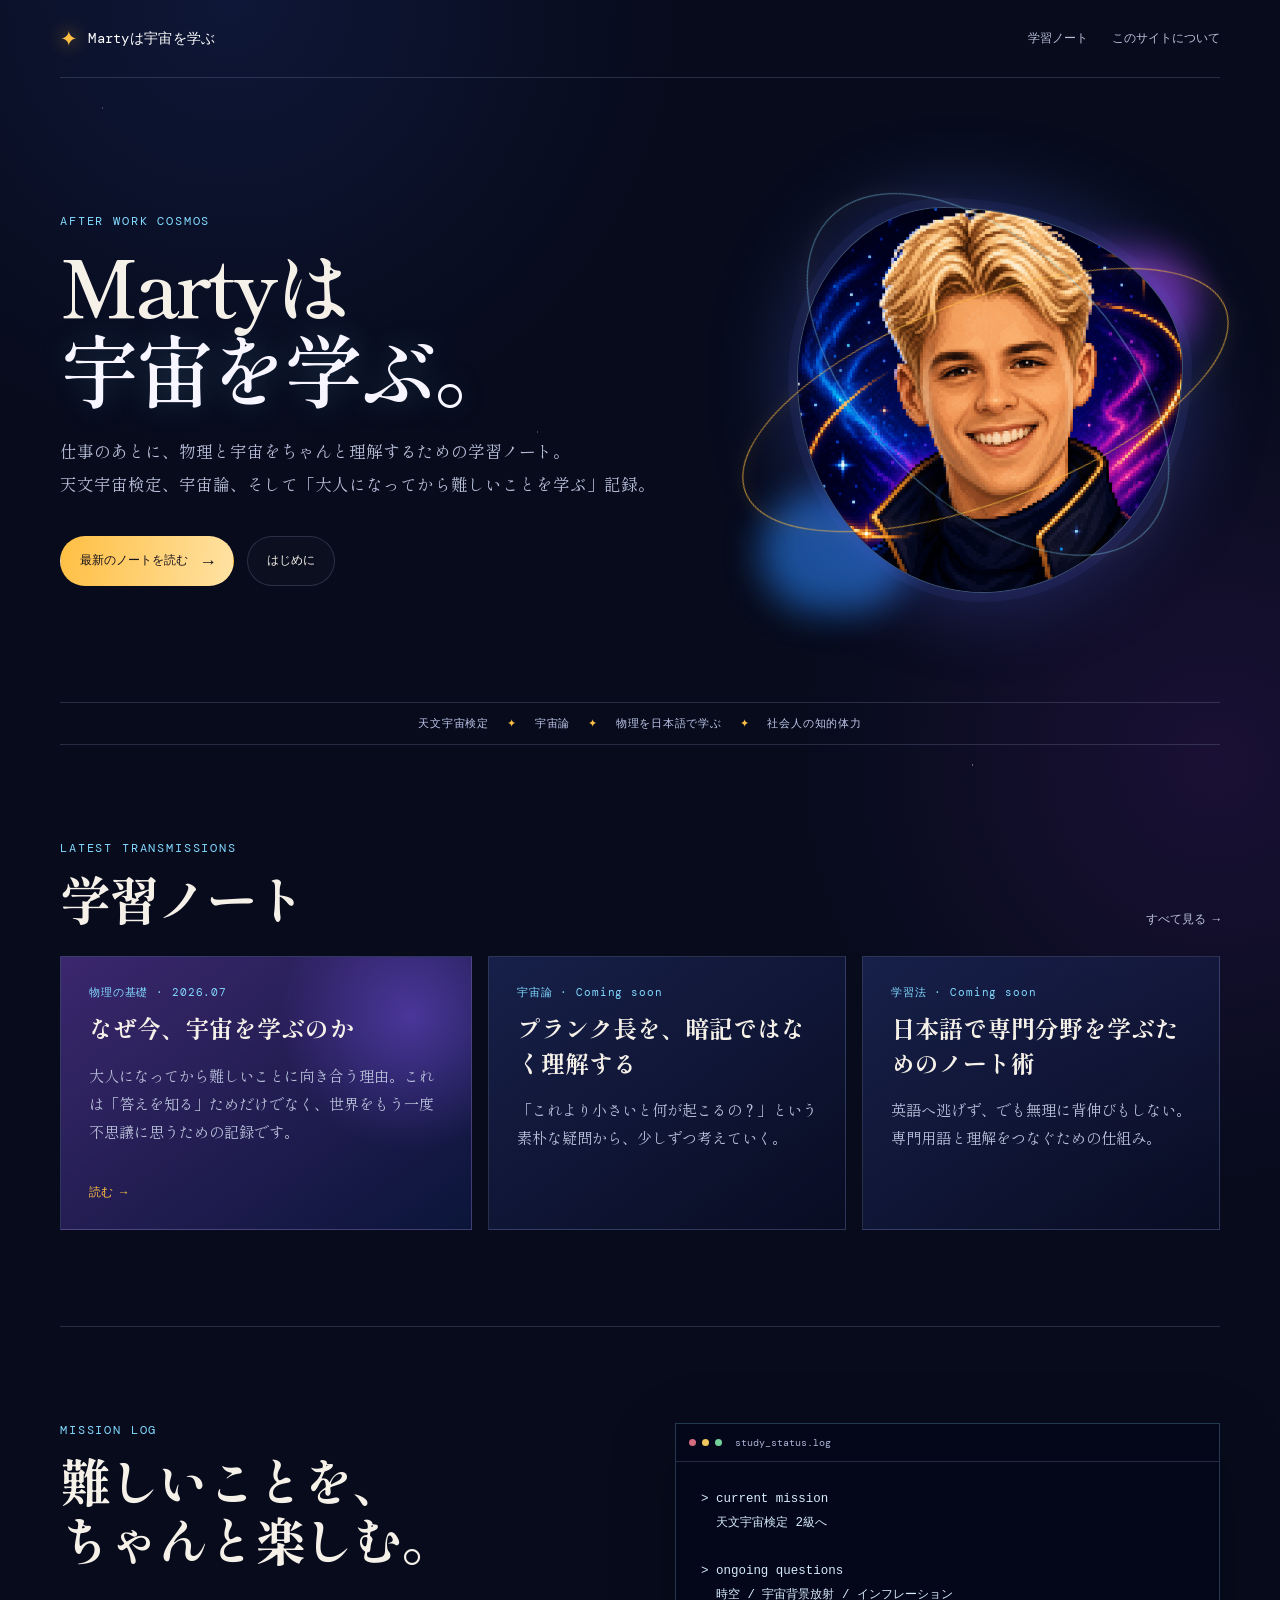
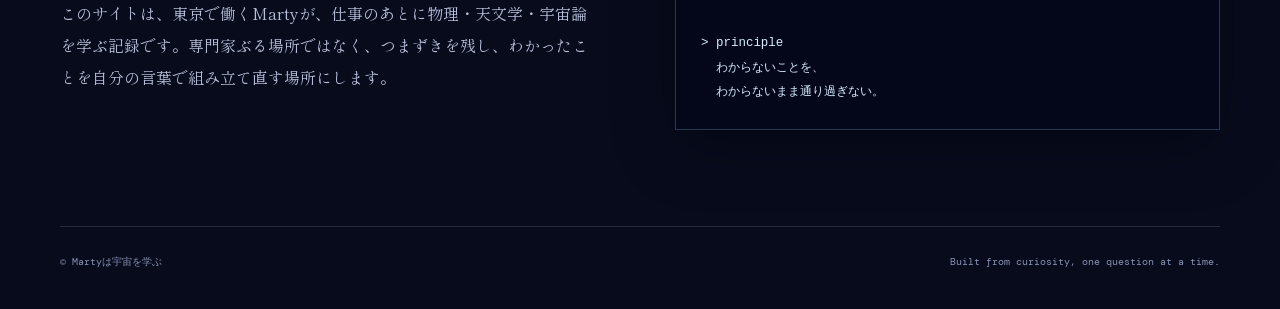
==== index.html @ 7504c2b7 "Add files via upload Add initial Marty space blog site" ====
<!doctype html>
<html lang="ja">
<head>
  <meta charset="utf-8">
  <meta name="viewport" content="width=device-width, initial-scale=1">
  <meta name="description" content="Martyが仕事のあとに物理と宇宙を学ぶためのノート。">
  <meta name="theme-color" content="#070b1c">
  <title>Martyは宇宙を学ぶ</title>
  <link rel="icon" href="assets/favicon.png">
  <link rel="stylesheet" href="styles.css">
</head>
<body>
  <div class="starfield" aria-hidden="true"></div>

  <header class="site-header">
    <a class="brand" href="index.html" aria-label="Martyは宇宙を学ぶ ホーム">
      <span class="brand-mark">✦</span>
      <span>Martyは宇宙を学ぶ</span>
    </a>
    <nav aria-label="サイトメニュー">
      <a href="#study-notes">学習ノート</a>
      <a href="#about">このサイトについて</a>
    </nav>
  </header>

  <main>
    <section class="hero">
      <div class="hero-copy">
        <p class="eyebrow">AFTER WORK COSMOS</p>
        <h1>Martyは<br><span>宇宙を学ぶ。</span></h1>
        <p class="lede">仕事のあとに、物理と宇宙をちゃんと理解するための学習ノート。<br>天文宇宙検定、宇宙論、そして「大人になってから難しいことを学ぶ」記録。</p>
        <div class="hero-actions">
          <a class="button primary" href="#study-notes">最新のノートを読む <span>→</span></a>
          <a class="button quiet" href="#about">はじめに</a>
        </div>
      </div>

      <div class="hero-art" aria-label="宇宙を背景にしたMartyのピクセルアート肖像">
        <div class="orbit orbit-one"></div>
        <div class="orbit orbit-two"></div>
        <div class="portrait-frame">
          <img src="assets/marty-pixel-avatar.png" alt="宇宙を背景にしたMartyのピクセルアート肖像">
        </div>
        <div class="glow glow-one"></div>
        <div class="glow glow-two"></div>
      </div>
    </section>

    <section class="signal-strip" aria-label="サイトのテーマ">
      <span>天文宇宙検定</span><i>✦</i>
      <span>宇宙論</span><i>✦</i>
      <span>物理を日本語で学ぶ</span><i>✦</i>
      <span>社会人の知的体力</span>
    </section>

    <section id="study-notes" class="section">
      <div class="section-heading">
        <div>
          <p class="eyebrow">LATEST TRANSMISSIONS</p>
          <h2>学習ノート</h2>
        </div>
        <a class="text-link" href="posts/first-post.html">すべて見る →</a>
      </div>

      <div class="post-grid">
        <article class="post-card featured">
          <a href="posts/first-post.html" class="post-card-link">
            <p class="post-meta">物理の基礎 · 2026.07</p>
            <h3>なぜ今、宇宙を学ぶのか</h3>
            <p>大人になってから難しいことに向き合う理由。これは「答えを知る」ためだけでなく、世界をもう一度不思議に思うための記録です。</p>
            <span class="read-more">読む →</span>
          </a>
        </article>

        <article class="post-card">
          <p class="post-meta">宇宙論 · Coming soon</p>
          <h3>プランク長を、暗記ではなく理解する</h3>
          <p>「これより小さいと何が起こるの？」という素朴な疑問から、少しずつ考えていく。</p>
        </article>

        <article class="post-card">
          <p class="post-meta">学習法 · Coming soon</p>
          <h3>日本語で専門分野を学ぶためのノート術</h3>
          <p>英語へ逃げず、でも無理に背伸びもしない。専門用語と理解をつなぐための仕組み。</p>
        </article>
      </div>
    </section>

    <section id="about" class="about section">
      <div class="about-copy">
        <p class="eyebrow">MISSION LOG</p>
        <h2>難しいことを、<br>ちゃんと楽しむ。</h2>
        <p>このサイトは、東京で働くMartyが、仕事のあとに物理・天文学・宇宙論を学ぶ記録です。専門家ぶる場所ではなく、つまずきを残し、わかったことを自分の言葉で組み立て直す場所にします。</p>
      </div>
      <aside class="terminal-card">
        <div class="terminal-top"><span></span><span></span><span></span><b>study_status.log</b></div>
        <pre><code>&gt; current mission
  天文宇宙検定 2級へ

&gt; ongoing questions
  時空 / 宇宙背景放射 / インフレーション

&gt; principle
  わからないことを、
  わからないまま通り過ぎない。</code></pre>
      </aside>
    </section>
  </main>

  <footer class="site-footer">
    <span>© Martyは宇宙を学ぶ</span>
    <span>Built from curiosity, one question at a time.</span>
  </footer>

  <script src="script.js"></script>
</body>
</html>
---- styles.css ----
@import url('https://fonts.googleapis.com/css2?family=DM+Mono:wght@400;500&family=Shippori+Mincho+B1:wght@400;500;600;700&display=swap');

:root {
  --ink: #f5f0e8;
  --muted: #b8bfd9;
  --bg: #070b1c;
  --panel: rgba(18, 26, 62, .72);
  --line: rgba(194, 210, 255, .17);
  --gold: #ffbf43;
  --gold-2: #ff8e32;
  --blue: #82d9ff;
  --violet: #bb8dff;
  --serif: "Shippori Mincho B1", "Hiragino Mincho ProN", "Yu Mincho", serif;
  --mono: "DM Mono", "SFMono-Regular", Consolas, monospace;
}

* { box-sizing: border-box; }
html { scroll-behavior: smooth; }
body {
  margin: 0;
  background: radial-gradient(circle at 18% 0%, rgba(50,78,180,.18), transparent 28rem),
              radial-gradient(circle at 95% 40%, rgba(126,44,183,.16), transparent 26rem),
              var(--bg);
  color: var(--ink);
  font-family: var(--serif);
  min-height: 100vh;
  overflow-x: hidden;
}
a { color: inherit; text-decoration: none; }
.starfield { position: fixed; inset: 0; pointer-events: none; opacity: .48; z-index: -1; background-image: radial-gradient(1px 1px at 8% 12%, #fff 50%, transparent 52%), radial-gradient(1px 1px at 26% 72%, #9edcff 50%, transparent 52%), radial-gradient(1px 1px at 61% 8%, #fff 50%, transparent 52%), radial-gradient(1px 1px at 91% 30%, #ffd987 50%, transparent 52%), radial-gradient(1.5px 1.5px at 76% 85%, #d2b3ff 50%, transparent 52%), radial-gradient(1px 1px at 42% 48%, #fff 50%, transparent 52%); }

.site-header, main, .site-footer { width: min(1160px, calc(100% - 40px)); margin-inline: auto; }
.site-header { min-height: 78px; display: flex; align-items: center; justify-content: space-between; border-bottom: 1px solid var(--line); }
.brand { display: inline-flex; align-items: center; gap: 10px; font-family: var(--mono); font-size: .88rem; letter-spacing: .02em; color: #fff; }
.brand-mark { color: var(--gold); font-size: 1.3rem; text-shadow: 0 0 18px rgba(255,191,67,.85); }
nav { display: flex; gap: 24px; font-family: var(--mono); font-size: .76rem; color: var(--muted); }
nav a:hover, .text-link:hover { color: var(--gold); }

.hero { display: grid; grid-template-columns: 1.08fr .92fr; align-items: center; gap: 48px; padding: 92px 0 72px; }
.eyebrow { color: var(--blue); font-family: var(--mono); font-size: .72rem; letter-spacing: .16em; text-transform: uppercase; margin: 0 0 13px; }
h1, h2, h3, p { margin-top: 0; }
h1 { font-size: clamp(3.1rem, 6.2vw, 6.3rem); line-height: 1.05; letter-spacing: -.055em; margin-bottom: 26px; font-weight: 600; }
h1 span { color: #f7f5ff; text-shadow: 0 0 32px rgba(128,217,255,.22); }
.lede { color: var(--muted); font-size: 1.04rem; line-height: 2; max-width: 41rem; }
.hero-actions { display: flex; gap: 13px; margin-top: 34px; flex-wrap: wrap; }
.button { display: inline-flex; align-items: center; gap: 15px; border: 1px solid var(--line); border-radius: 999px; padding: 13px 19px; font-family: var(--mono); font-size: .75rem; transition: transform .2s ease, border-color .2s ease, background .2s ease; }
.button:hover { transform: translateY(-2px); border-color: rgba(255, 191, 67, .8); }
.primary { color: #17121b; background: linear-gradient(100deg, var(--gold), #ffe2a3); border-color: transparent; }
.primary span { font-size: 1.1rem; }
.quiet { background: rgba(255,255,255,.02); color: var(--ink); }

.hero-art { position: relative; width: min(460px, 100%); aspect-ratio: 1; justify-self: end; display: grid; place-items: center; }
.portrait-frame { width: 84%; height: 84%; overflow: hidden; border-radius: 38% 62% 52% 48% / 44% 41% 59% 56%; border: 1px solid rgba(158,221,255,.34); box-shadow: 0 0 0 9px rgba(78,88,198,.10), 0 0 85px rgba(82,117,255,.35); background: #0b0c25; position: relative; z-index: 2; }
.portrait-frame img { width: 100%; height: 100%; object-fit: cover; transform: scale(1.09); }
.orbit { position: absolute; border: 1px solid rgba(255,190,67,.75); border-radius: 50%; z-index: 3; filter: drop-shadow(0 0 7px rgba(255,177,62,.68)); }
.orbit-one { width: 112%; height: 44%; transform: rotate(-21deg); top: 28%; left: -7%; }
.orbit-two { width: 97%; height: 55%; transform: rotate(45deg); top: 17%; left: 1%; border-color: rgba(133,222,255,.48); }
.glow { position: absolute; border-radius: 99px; filter: blur(18px); opacity: .55; }
.glow-one { background: #b844ff; width: 155px; height: 98px; right: 5%; top: 18%; }
.glow-two { background: #2c89ff; width: 150px; height: 120px; left: 0; bottom: 4%; }
.signal-strip { border-top: 1px solid var(--line); border-bottom: 1px solid var(--line); padding: 13px 0; display: flex; justify-content: center; gap: 18px; flex-wrap: wrap; font-family: var(--mono); color: #bec7ea; font-size: .68rem; letter-spacing: .07em; }
.signal-strip i { color: var(--gold); font-style: normal; }
.section { padding: 96px 0; }
.section-heading { display: flex; justify-content: space-between; align-items: flex-end; margin-bottom: 28px; }
h2 { font-size: clamp(2rem, 4vw, 3.5rem); line-height: 1.15; letter-spacing: -.045em; margin-bottom: 0; }
.text-link { font-family: var(--mono); color: var(--muted); font-size: .78rem; }
.post-grid { display: grid; grid-template-columns: 1.15fr 1fr 1fr; gap: 16px; }
.post-card { min-height: 274px; padding: 28px; border: 1px solid var(--line); background: linear-gradient(145deg, rgba(29,40,91,.72), rgba(10,14,39,.63)); position: relative; overflow: hidden; transition: transform .22s ease, border-color .22s ease; }
.post-card:hover { transform: translateY(-5px); border-color: rgba(159,217,255,.63); }
.post-card.featured { background: linear-gradient(145deg, rgba(75,48,134,.77), rgba(12,22,61,.9)); }
.post-card.featured:after { content: ""; position: absolute; width: 280px; height: 280px; background: radial-gradient(circle, rgba(132,89,255,.42), transparent 67%); right: -80px; top: -80px; }
.post-card-link { position: relative; z-index: 2; display: block; height: 100%; }
.post-meta { color: var(--blue); font-family: var(--mono); font-size: .68rem; letter-spacing: .08em; }
.post-card h3 { font-size: 1.5rem; line-height: 1.45; margin-bottom: 15px; }
.post-card p:not(.post-meta) { color: var(--muted); line-height: 1.85; font-size: .95rem; }
.read-more { position: absolute; left: 0; bottom: 0; font-family: var(--mono); color: var(--gold); font-size: .75rem; }

.about { display: grid; grid-template-columns: 1fr 1fr; gap: 70px; border-top: 1px solid var(--line); }
.about-copy p:not(.eyebrow) { color: var(--muted); font-size: 1rem; line-height: 2; max-width: 33rem; margin-top: 28px; }
.terminal-card { align-self: center; background: rgba(4,7,25,.78); border: 1px solid rgba(132,217,255,.24); box-shadow: 0 16px 60px rgba(0,0,0,.28); }
.terminal-top { height: 38px; padding: 0 13px; display: flex; align-items: center; gap: 6px; border-bottom: 1px solid var(--line); font-family: var(--mono); font-size: .62rem; color: #abb5d5; }
.terminal-top span { width: 7px; height: 7px; border-radius: 50%; background: #d46c7f; }
.terminal-top span:nth-child(2) { background: #f0c65e; }.terminal-top span:nth-child(3) { background: #73d29b; }.terminal-top b { font-weight: 400; margin-left: 7px; }
pre { margin: 0; padding: 25px; color: #d7ecff; line-height: 1.85; font-family: var(--mono); font-size: .78rem; white-space: pre-wrap; }
.site-footer { display: flex; justify-content: space-between; gap: 20px; padding: 28px 0 40px; color: #8992b2; font-family: var(--mono); font-size: .65rem; border-top: 1px solid var(--line); }

.article-shell { max-width: 790px; padding: 88px 0 96px; }
.article-shell h1 { font-size: clamp(2.8rem, 6vw, 5.6rem); margin-bottom: 26px; }
.article-deck { color: var(--muted); font-size: 1.2rem; line-height: 1.9; }
.article-rule { height: 1px; background: linear-gradient(90deg, var(--gold), transparent); margin: 50px 0; }
.prose { font-size: 1.06rem; line-height: 2.1; color: #e3e4f1; }
.prose p { margin-bottom: 1.5em; }.prose h2 { font-size: 2rem; margin: 2em 0 .8em; }.prose li { margin: .75em 0; color: var(--muted); }.back-link { margin-top: 48px; }

@media (max-width: 820px) {
  .site-header { min-height: 68px; } nav { gap: 15px; font-size: .67rem; } .hero { grid-template-columns: 1fr; padding: 65px 0 50px; gap: 25px; }.hero-art { justify-self: center; width: min(390px, 96vw); order: -1; }.post-grid, .about { grid-template-columns: 1fr; }.section { padding: 68px 0; }.about { gap: 38px; }.site-footer { flex-direction: column; }.post-card { min-height: 220px; }
}
@media (max-width: 490px) {
  .site-header, main, .site-footer { width: min(100% - 28px, 1160px); } .site-header nav { display: none; }.hero { padding-top: 46px; }.signal-strip { gap: 10px; font-size: .58rem; }.section-heading { align-items: flex-start; gap: 15px; flex-direction: column; }.post-card { padding: 23px; }
}
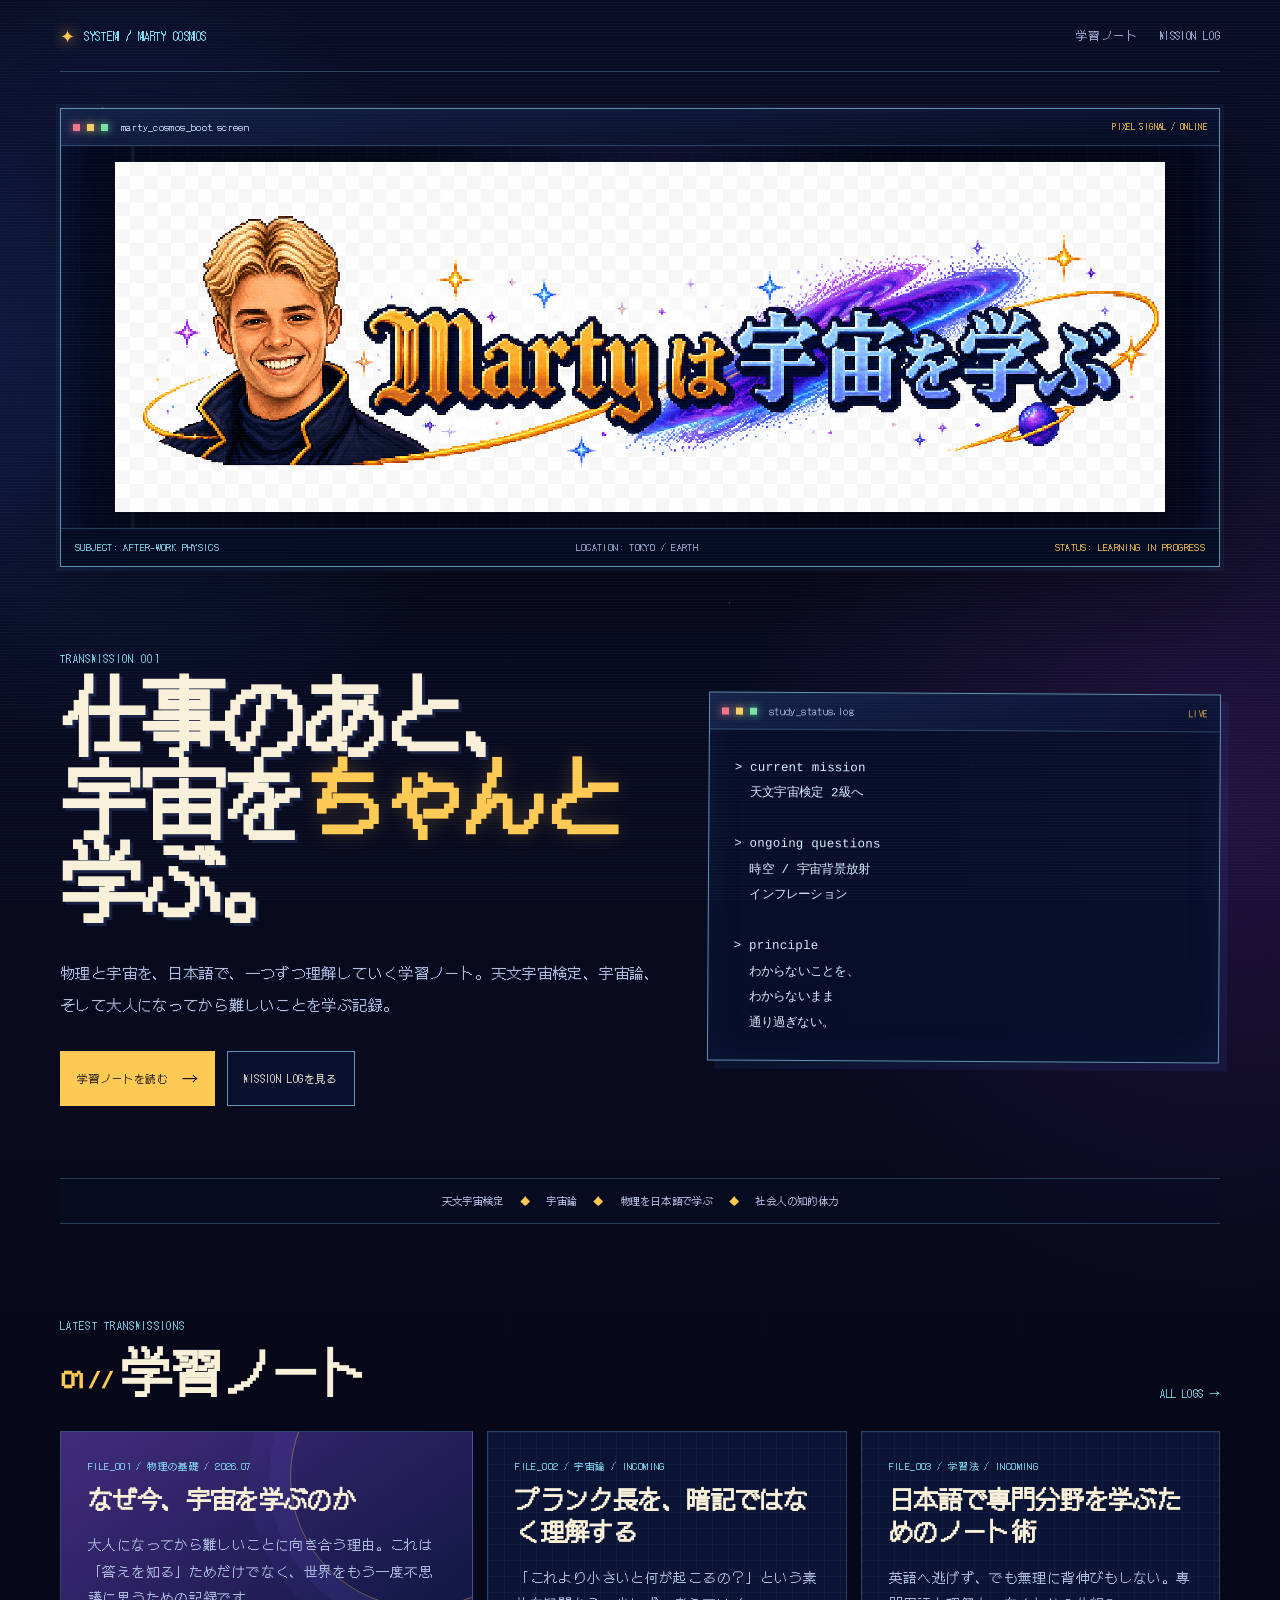
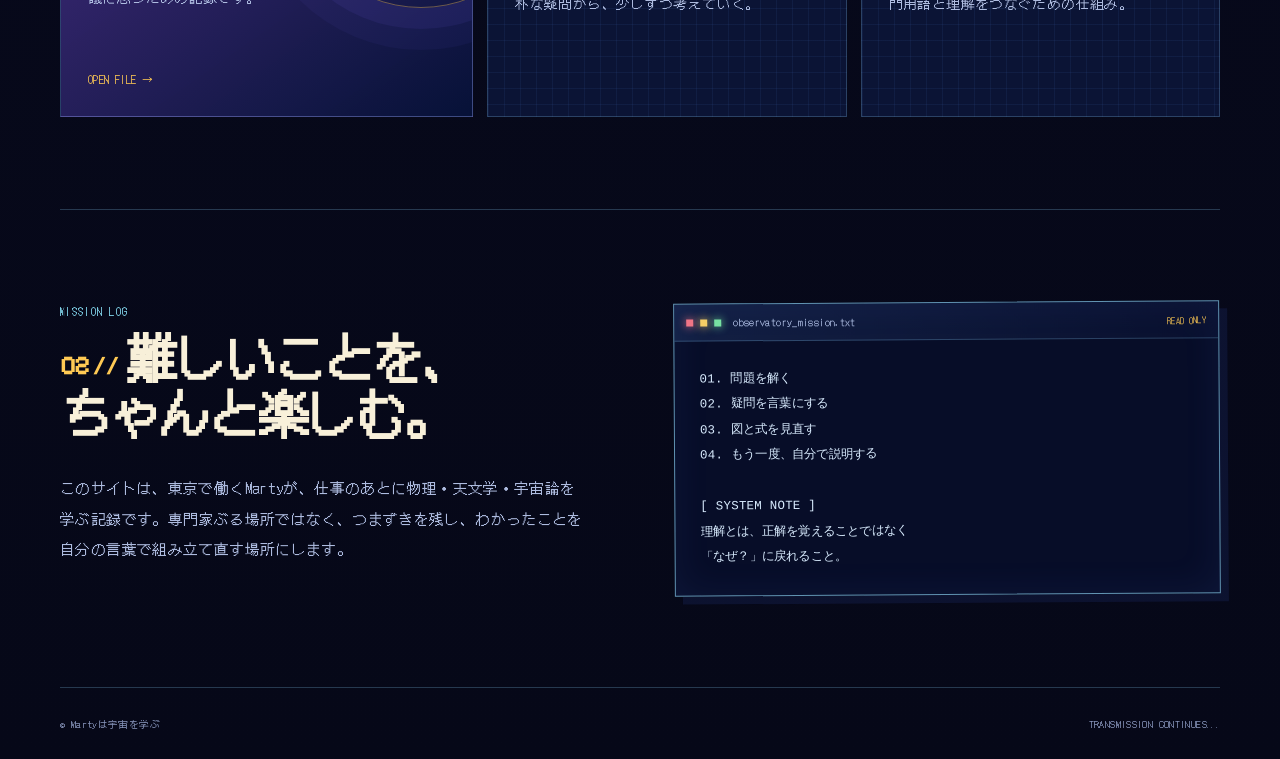
==== commit dcfac0e6: "Add files via upload Updates" ====
--- a/index.html
+++ b/index.html
@@ -11,45 +11,75 @@
 </head>
 <body>
   <div class="starfield" aria-hidden="true"></div>
+  <div class="scanlines" aria-hidden="true"></div>
 
   <header class="site-header">
     <a class="brand" href="index.html" aria-label="Martyは宇宙を学ぶ ホーム">
       <span class="brand-mark">✦</span>
-      <span>Martyは宇宙を学ぶ</span>
+      <span>SYSTEM / MARTY COSMOS</span>
     </a>
     <nav aria-label="サイトメニュー">
       <a href="#study-notes">学習ノート</a>
-      <a href="#about">このサイトについて</a>
+      <a href="#about">MISSION LOG</a>
     </nav>
   </header>
 
   <main>
-    <section class="hero">
-      <div class="hero-copy">
-        <p class="eyebrow">AFTER WORK COSMOS</p>
-        <h1>Martyは<br><span>宇宙を学ぶ。</span></h1>
-        <p class="lede">仕事のあとに、物理と宇宙をちゃんと理解するための学習ノート。<br>天文宇宙検定、宇宙論、そして「大人になってから難しいことを学ぶ」記録。</p>
+    <section class="banner-terminal" aria-label="Martyは宇宙を学ぶ">
+      <div class="terminal-titlebar">
+        <span class="status-lamp red"></span>
+        <span class="status-lamp yellow"></span>
+        <span class="status-lamp green"></span>
+        <span class="terminal-file">marty_cosmos_boot.screen</span>
+        <span class="terminal-mode">PIXEL SIGNAL / ONLINE</span>
+      </div>
+
+      <div class="banner-display">
+        <img src="assets/marty-publication-logo.png" alt="Martyは宇宙を学ぶのピクセルアート・ロゴ">
+      </div>
+
+      <div class="banner-readout">
+        <span>SUBJECT: AFTER-WORK PHYSICS</span>
+        <span>LOCATION: TOKYO / EARTH</span>
+        <span>STATUS: LEARNING IN PROGRESS</span>
+      </div>
+    </section>
+
+    <section class="intro-grid">
+      <div class="intro-copy">
+        <p class="eyebrow">TRANSMISSION 001</p>
+        <h1>仕事のあと、<br>宇宙を<span>ちゃんと</span>学ぶ。</h1>
+        <p class="lede">物理と宇宙を、日本語で、一つずつ理解していく学習ノート。天文宇宙検定、宇宙論、そして大人になってから難しいことを学ぶ記録。</p>
         <div class="hero-actions">
-          <a class="button primary" href="#study-notes">最新のノートを読む <span>→</span></a>
-          <a class="button quiet" href="#about">はじめに</a>
+          <a class="button primary" href="#study-notes">学習ノートを読む <span>→</span></a>
+          <a class="button quiet" href="#about">MISSION LOGを見る</a>
         </div>
       </div>
 
-      <div class="hero-art" aria-label="宇宙を背景にしたMartyのピクセルアート肖像">
-        <div class="orbit orbit-one"></div>
-        <div class="orbit orbit-two"></div>
-        <div class="portrait-frame">
-          <img src="assets/marty-pixel-avatar.png" alt="宇宙を背景にしたMartyのピクセルアート肖像">
+      <aside class="terminal-card compact-status">
+        <div class="terminal-top">
+          <span></span><span></span><span></span>
+          <b>study_status.log</b>
+          <em>LIVE</em>
         </div>
-        <div class="glow glow-one"></div>
-        <div class="glow glow-two"></div>
-      </div>
+        <pre><code>&gt; current mission
+  天文宇宙検定 2級へ
+
+&gt; ongoing questions
+  時空 / 宇宙背景放射
+  インフレーション
+
+&gt; principle
+  わからないことを、
+  わからないまま
+  通り過ぎない。</code></pre>
+      </aside>
     </section>
 
     <section class="signal-strip" aria-label="サイトのテーマ">
-      <span>天文宇宙検定</span><i>✦</i>
-      <span>宇宙論</span><i>✦</i>
-      <span>物理を日本語で学ぶ</span><i>✦</i>
+      <span>天文宇宙検定</span><i>◆</i>
+      <span>宇宙論</span><i>◆</i>
+      <span>物理を日本語で学ぶ</span><i>◆</i>
       <span>社会人の知的体力</span>
     </section>
 
@@ -57,29 +87,29 @@
       <div class="section-heading">
         <div>
           <p class="eyebrow">LATEST TRANSMISSIONS</p>
-          <h2>学習ノート</h2>
+          <h2><span class="heading-code">01 //</span> 学習ノート</h2>
         </div>
-        <a class="text-link" href="posts/first-post.html">すべて見る →</a>
+        <a class="text-link" href="posts/first-post.html">ALL LOGS →</a>
       </div>
 
       <div class="post-grid">
         <article class="post-card featured">
           <a href="posts/first-post.html" class="post-card-link">
-            <p class="post-meta">物理の基礎 · 2026.07</p>
+            <p class="post-meta">FILE_001 / 物理の基礎 / 2026.07</p>
             <h3>なぜ今、宇宙を学ぶのか</h3>
             <p>大人になってから難しいことに向き合う理由。これは「答えを知る」ためだけでなく、世界をもう一度不思議に思うための記録です。</p>
-            <span class="read-more">読む →</span>
+            <span class="read-more">OPEN FILE →</span>
           </a>
         </article>
 
         <article class="post-card">
-          <p class="post-meta">宇宙論 · Coming soon</p>
+          <p class="post-meta">FILE_002 / 宇宙論 / INCOMING</p>
           <h3>プランク長を、暗記ではなく理解する</h3>
           <p>「これより小さいと何が起こるの？」という素朴な疑問から、少しずつ考えていく。</p>
         </article>
 
         <article class="post-card">
-          <p class="post-meta">学習法 · Coming soon</p>
+          <p class="post-meta">FILE_003 / 学習法 / INCOMING</p>
           <h3>日本語で専門分野を学ぶためのノート術</h3>
           <p>英語へ逃げず、でも無理に背伸びもしない。専門用語と理解をつなぐための仕組み。</p>
         </article>
@@ -89,27 +119,31 @@
     <section id="about" class="about section">
       <div class="about-copy">
         <p class="eyebrow">MISSION LOG</p>
-        <h2>難しいことを、<br>ちゃんと楽しむ。</h2>
+        <h2><span class="heading-code">02 //</span> 難しいことを、<br>ちゃんと楽しむ。</h2>
         <p>このサイトは、東京で働くMartyが、仕事のあとに物理・天文学・宇宙論を学ぶ記録です。専門家ぶる場所ではなく、つまずきを残し、わかったことを自分の言葉で組み立て直す場所にします。</p>
       </div>
-      <aside class="terminal-card">
-        <div class="terminal-top"><span></span><span></span><span></span><b>study_status.log</b></div>
-        <pre><code>&gt; current mission
-  天文宇宙検定 2級へ
 
-&gt; ongoing questions
-  時空 / 宇宙背景放射 / インフレーション
+      <aside class="terminal-card mission-terminal">
+        <div class="terminal-top">
+          <span></span><span></span><span></span>
+          <b>observatory_mission.txt</b>
+          <em>READ ONLY</em>
+        </div>
+        <pre><code>01. 問題を解く
+02. 疑問を言葉にする
+03. 図と式を見直す
+04. もう一度、自分で説明する
 
-&gt; principle
-  わからないことを、
-  わからないまま通り過ぎない。</code></pre>
+[ SYSTEM NOTE ]
+理解とは、正解を覚えることではなく
+「なぜ？」に戻れること。</code></pre>
       </aside>
     </section>
   </main>
 
   <footer class="site-footer">
     <span>© Martyは宇宙を学ぶ</span>
-    <span>Built from curiosity, one question at a time.</span>
+    <span>TRANSMISSION CONTINUES...</span>
   </footer>
 
   <script src="script.js"></script>
--- a/styles.css
+++ b/styles.css
@@ -1,99 +1,201 @@
-@import url('https://fonts.googleapis.com/css2?family=DM+Mono:wght@400;500&family=Shippori+Mincho+B1:wght@400;500;600;700&display=swap');
+@import url('https://fonts.googleapis.com/css2?family=DotGothic16&family=Pixelify+Sans:wght@400..700&display=swap');
 
 :root {
-  --ink: #f5f0e8;
-  --muted: #b8bfd9;
-  --bg: #070b1c;
-  --panel: rgba(18, 26, 62, .72);
-  --line: rgba(194, 210, 255, .17);
-  --gold: #ffbf43;
-  --gold-2: #ff8e32;
-  --blue: #82d9ff;
-  --violet: #bb8dff;
-  --serif: "Shippori Mincho B1", "Hiragino Mincho ProN", "Yu Mincho", serif;
-  --mono: "DM Mono", "SFMono-Regular", Consolas, monospace;
+  --ink: #f8f0d9;
+  --muted: #aebce0;
+  --bg: #07091b;
+  --panel: rgba(8, 15, 43, .9);
+  --panel-2: rgba(15, 26, 64, .72);
+  --line: rgba(142, 212, 255, .24);
+  --line-bright: rgba(148, 223, 255, .64);
+  --gold: #ffca54;
+  --gold-2: #ff8d32;
+  --blue: #8ee9ff;
+  --violet: #c297ff;
+  --pixel: "DotGothic16", "MS Gothic", monospace;
+  --display: "Pixelify Sans", "DotGothic16", monospace;
 }
 
 * { box-sizing: border-box; }
 html { scroll-behavior: smooth; }
 body {
   margin: 0;
-  background: radial-gradient(circle at 18% 0%, rgba(50,78,180,.18), transparent 28rem),
-              radial-gradient(circle at 95% 40%, rgba(126,44,183,.16), transparent 26rem),
-              var(--bg);
-  color: var(--ink);
-  font-family: var(--serif);
   min-height: 100vh;
   overflow-x: hidden;
+  color: var(--ink);
+  background:
+    radial-gradient(circle at 10% 15%, rgba(47, 102, 218, .22), transparent 24rem),
+    radial-gradient(circle at 96% 34%, rgba(164, 59, 217, .16), transparent 31rem),
+    linear-gradient(180deg, #0a0d26 0%, #07091b 55%, #060818 100%);
+  font-family: var(--pixel);
+  font-size: 15px;
+  line-height: 1.75;
+  letter-spacing: .025em;
 }
 a { color: inherit; text-decoration: none; }
-.starfield { position: fixed; inset: 0; pointer-events: none; opacity: .48; z-index: -1; background-image: radial-gradient(1px 1px at 8% 12%, #fff 50%, transparent 52%), radial-gradient(1px 1px at 26% 72%, #9edcff 50%, transparent 52%), radial-gradient(1px 1px at 61% 8%, #fff 50%, transparent 52%), radial-gradient(1px 1px at 91% 30%, #ffd987 50%, transparent 52%), radial-gradient(1.5px 1.5px at 76% 85%, #d2b3ff 50%, transparent 52%), radial-gradient(1px 1px at 42% 48%, #fff 50%, transparent 52%); }
+.starfield {
+  position: fixed; inset: 0; z-index: -2; pointer-events: none; opacity: .6;
+  background-image:
+    radial-gradient(1px 1px at 8% 12%, #fff 50%, transparent 52%),
+    radial-gradient(1px 1px at 26% 72%, #9edcff 50%, transparent 52%),
+    radial-gradient(1px 1px at 61% 8%, #fff 50%, transparent 52%),
+    radial-gradient(1px 1px at 91% 30%, #ffd987 50%, transparent 52%),
+    radial-gradient(1.5px 1.5px at 76% 85%, #d2b3ff 50%, transparent 52%),
+    radial-gradient(1px 1px at 42% 48%, #fff 50%, transparent 52%),
+    radial-gradient(1px 1px at 57% 67%, #97d9ff 50%, transparent 52%);
+}
+.scanlines {
+  position: fixed; inset: 0; z-index: 5; pointer-events: none; opacity: .11;
+  background: repeating-linear-gradient(to bottom, transparent 0 2px, rgba(177, 223, 255, .23) 2px 3px);
+  mix-blend-mode: screen;
+}
 
 .site-header, main, .site-footer { width: min(1160px, calc(100% - 40px)); margin-inline: auto; }
-.site-header { min-height: 78px; display: flex; align-items: center; justify-content: space-between; border-bottom: 1px solid var(--line); }
-.brand { display: inline-flex; align-items: center; gap: 10px; font-family: var(--mono); font-size: .88rem; letter-spacing: .02em; color: #fff; }
-.brand-mark { color: var(--gold); font-size: 1.3rem; text-shadow: 0 0 18px rgba(255,191,67,.85); }
-nav { display: flex; gap: 24px; font-family: var(--mono); font-size: .76rem; color: var(--muted); }
+.site-header {
+  min-height: 72px; display: flex; align-items: center; justify-content: space-between;
+  border-bottom: 1px solid var(--line); font-size: .75rem;
+}
+.brand { display: inline-flex; align-items: center; gap: 9px; color: var(--blue); }
+.brand-mark { color: var(--gold); font-size: 1.12rem; text-shadow: 0 0 14px rgba(255,202,84,.95); }
+nav { display: flex; gap: 22px; color: var(--muted); font-size: .72rem; }
 nav a:hover, .text-link:hover { color: var(--gold); }
 
-.hero { display: grid; grid-template-columns: 1.08fr .92fr; align-items: center; gap: 48px; padding: 92px 0 72px; }
-.eyebrow { color: var(--blue); font-family: var(--mono); font-size: .72rem; letter-spacing: .16em; text-transform: uppercase; margin: 0 0 13px; }
+.banner-terminal {
+  margin-top: 36px;
+  border: 1px solid var(--line-bright);
+  background: rgba(4, 7, 25, .78);
+  box-shadow: 0 0 0 4px rgba(106, 182, 255, .06), 0 25px 80px rgba(0, 0, 0, .4), inset 0 0 42px rgba(62, 113, 255, .12);
+}
+.terminal-titlebar, .terminal-top {
+  min-height: 37px; display: flex; align-items: center; gap: 7px; padding: 0 12px;
+  border-bottom: 1px solid var(--line); color: #b8c9ef; font-size: .62rem;
+  background: linear-gradient(90deg, rgba(76, 122, 201, .17), rgba(17, 29, 73, .18));
+}
+.status-lamp, .terminal-top span { width: 7px; height: 7px; border-radius: 0; display: block; }
+.red, .terminal-top span:nth-child(1) { background: #f07586; box-shadow: 0 0 8px #f07586; }
+.yellow, .terminal-top span:nth-child(2) { background: #f5ce66; box-shadow: 0 0 8px #f5ce66; }
+.green, .terminal-top span:nth-child(3) { background: #77e2a2; box-shadow: 0 0 8px #77e2a2; }
+.terminal-file { margin-left: 6px; color: #d9e6ff; }
+.terminal-mode { margin-left: auto; color: var(--gold); font-size: .56rem; }
+.banner-display {
+  position: relative; overflow: hidden; min-height: 285px; padding: 16px 22px;
+  display: grid; place-items: center;
+  background:
+    linear-gradient(90deg, rgba(29, 56, 130, .08) 1px, transparent 1px) 0 0 / 18px 18px,
+    linear-gradient(rgba(29, 56, 130, .08) 1px, transparent 1px) 0 0 / 18px 18px,
+    radial-gradient(circle at 50% 40%, rgba(71, 61, 167, .32), transparent 44%);
+}
+.banner-display:before {
+  content: ""; position: absolute; inset: 0; pointer-events: none; opacity: .75;
+  background: linear-gradient(90deg, transparent 0 6%, rgba(136, 234, 255, .1) 6.1% 6.3%, transparent 6.4% 100%);
+}
+.banner-display img {
+  position: relative; z-index: 1; width: min(100%, 1050px); height: auto; display: block;
+  image-rendering: pixelated; filter: drop-shadow(0 9px 17px rgba(0, 0, 0, .48));
+}
+.banner-readout {
+  display: flex; justify-content: space-between; flex-wrap: wrap; gap: 10px;
+  padding: 10px 14px; border-top: 1px solid var(--line); color: #a2bde1; font-size: .61rem;
+  background: rgba(5, 13, 35, .82);
+}
+.banner-readout span:first-child { color: var(--blue); }.banner-readout span:last-child { color: var(--gold); }
+
+.intro-grid {
+  display: grid; grid-template-columns: 1.08fr .92fr; gap: 48px; align-items: center;
+  padding: 82px 0 72px;
+}
+.eyebrow { margin: 0 0 13px; color: var(--blue); font-size: .68rem; letter-spacing: .12em; }
 h1, h2, h3, p { margin-top: 0; }
-h1 { font-size: clamp(3.1rem, 6.2vw, 6.3rem); line-height: 1.05; letter-spacing: -.055em; margin-bottom: 26px; font-weight: 600; }
-h1 span { color: #f7f5ff; text-shadow: 0 0 32px rgba(128,217,255,.22); }
-.lede { color: var(--muted); font-size: 1.04rem; line-height: 2; max-width: 41rem; }
-.hero-actions { display: flex; gap: 13px; margin-top: 34px; flex-wrap: wrap; }
-.button { display: inline-flex; align-items: center; gap: 15px; border: 1px solid var(--line); border-radius: 999px; padding: 13px 19px; font-family: var(--mono); font-size: .75rem; transition: transform .2s ease, border-color .2s ease, background .2s ease; }
-.button:hover { transform: translateY(-2px); border-color: rgba(255, 191, 67, .8); }
-.primary { color: #17121b; background: linear-gradient(100deg, var(--gold), #ffe2a3); border-color: transparent; }
-.primary span { font-size: 1.1rem; }
-.quiet { background: rgba(255,255,255,.02); color: var(--ink); }
-
-.hero-art { position: relative; width: min(460px, 100%); aspect-ratio: 1; justify-self: end; display: grid; place-items: center; }
-.portrait-frame { width: 84%; height: 84%; overflow: hidden; border-radius: 38% 62% 52% 48% / 44% 41% 59% 56%; border: 1px solid rgba(158,221,255,.34); box-shadow: 0 0 0 9px rgba(78,88,198,.10), 0 0 85px rgba(82,117,255,.35); background: #0b0c25; position: relative; z-index: 2; }
-.portrait-frame img { width: 100%; height: 100%; object-fit: cover; transform: scale(1.09); }
-.orbit { position: absolute; border: 1px solid rgba(255,190,67,.75); border-radius: 50%; z-index: 3; filter: drop-shadow(0 0 7px rgba(255,177,62,.68)); }
-.orbit-one { width: 112%; height: 44%; transform: rotate(-21deg); top: 28%; left: -7%; }
-.orbit-two { width: 97%; height: 55%; transform: rotate(45deg); top: 17%; left: 1%; border-color: rgba(133,222,255,.48); }
-.glow { position: absolute; border-radius: 99px; filter: blur(18px); opacity: .55; }
-.glow-one { background: #b844ff; width: 155px; height: 98px; right: 5%; top: 18%; }
-.glow-two { background: #2c89ff; width: 150px; height: 120px; left: 0; bottom: 4%; }
-.signal-strip { border-top: 1px solid var(--line); border-bottom: 1px solid var(--line); padding: 13px 0; display: flex; justify-content: center; gap: 18px; flex-wrap: wrap; font-family: var(--mono); color: #bec7ea; font-size: .68rem; letter-spacing: .07em; }
+h1 {
+  font-family: var(--display); font-size: clamp(3.15rem, 6.6vw, 6.7rem); line-height: .98;
+  letter-spacing: -.045em; margin-bottom: 28px; font-weight: 600;
+  text-shadow: 3px 3px 0 rgba(70, 89, 162, .28);
+}
+h1 span { color: var(--gold); text-shadow: 0 0 18px rgba(255, 198, 73, .22); }
+.lede { max-width: 43rem; color: var(--muted); font-size: .95rem; line-height: 2.05; }
+.hero-actions { display: flex; flex-wrap: wrap; gap: 12px; margin-top: 31px; }
+.button {
+  display: inline-flex; align-items: center; gap: 13px; border: 1px solid var(--line-bright);
+  border-radius: 0; padding: 12px 16px; font-family: var(--pixel); font-size: .69rem;
+  transition: transform .18s ease, background .18s ease, box-shadow .18s ease;
+}
+.button:hover { transform: translate(-2px, -2px); box-shadow: 4px 4px 0 rgba(96, 199, 255, .28); }
+.primary { background: var(--gold); color: #1b1522; border-color: var(--gold); }
+.primary span { font-size: 1.05rem; }.quiet { background: rgba(14, 25, 62, .55); color: var(--ink); }
+
+.terminal-card {
+  align-self: center; overflow: hidden; border: 1px solid var(--line-bright); background: var(--panel);
+  box-shadow: 8px 8px 0 rgba(45, 69, 156, .18), inset 0 0 38px rgba(100, 138, 255, .08);
+}
+.terminal-top b { font-weight: 400; margin-left: 5px; }.terminal-top em { margin-left: auto; color: var(--gold); font-style: normal; font-size: .53rem; }
+pre {
+  margin: 0; padding: 25px; color: #d9ecff; white-space: pre-wrap; font-family: var(--pixel);
+  font-size: .78rem; line-height: 1.88; letter-spacing: .018em;
+}
+.compact-status { transform: rotate(.35deg); }
+
+.signal-strip {
+  display: flex; justify-content: center; flex-wrap: wrap; gap: 16px; padding: 13px 0;
+  border-top: 1px solid var(--line); border-bottom: 1px solid var(--line); color: #c5d0f3;
+  font-size: .64rem; background: rgba(8, 13, 35, .54);
+}
 .signal-strip i { color: var(--gold); font-style: normal; }
-.section { padding: 96px 0; }
-.section-heading { display: flex; justify-content: space-between; align-items: flex-end; margin-bottom: 28px; }
-h2 { font-size: clamp(2rem, 4vw, 3.5rem); line-height: 1.15; letter-spacing: -.045em; margin-bottom: 0; }
-.text-link { font-family: var(--mono); color: var(--muted); font-size: .78rem; }
-.post-grid { display: grid; grid-template-columns: 1.15fr 1fr 1fr; gap: 16px; }
-.post-card { min-height: 274px; padding: 28px; border: 1px solid var(--line); background: linear-gradient(145deg, rgba(29,40,91,.72), rgba(10,14,39,.63)); position: relative; overflow: hidden; transition: transform .22s ease, border-color .22s ease; }
-.post-card:hover { transform: translateY(-5px); border-color: rgba(159,217,255,.63); }
-.post-card.featured { background: linear-gradient(145deg, rgba(75,48,134,.77), rgba(12,22,61,.9)); }
-.post-card.featured:after { content: ""; position: absolute; width: 280px; height: 280px; background: radial-gradient(circle, rgba(132,89,255,.42), transparent 67%); right: -80px; top: -80px; }
-.post-card-link { position: relative; z-index: 2; display: block; height: 100%; }
-.post-meta { color: var(--blue); font-family: var(--mono); font-size: .68rem; letter-spacing: .08em; }
-.post-card h3 { font-size: 1.5rem; line-height: 1.45; margin-bottom: 15px; }
-.post-card p:not(.post-meta) { color: var(--muted); line-height: 1.85; font-size: .95rem; }
-.read-more { position: absolute; left: 0; bottom: 0; font-family: var(--mono); color: var(--gold); font-size: .75rem; }
-
-.about { display: grid; grid-template-columns: 1fr 1fr; gap: 70px; border-top: 1px solid var(--line); }
-.about-copy p:not(.eyebrow) { color: var(--muted); font-size: 1rem; line-height: 2; max-width: 33rem; margin-top: 28px; }
-.terminal-card { align-self: center; background: rgba(4,7,25,.78); border: 1px solid rgba(132,217,255,.24); box-shadow: 0 16px 60px rgba(0,0,0,.28); }
-.terminal-top { height: 38px; padding: 0 13px; display: flex; align-items: center; gap: 6px; border-bottom: 1px solid var(--line); font-family: var(--mono); font-size: .62rem; color: #abb5d5; }
-.terminal-top span { width: 7px; height: 7px; border-radius: 50%; background: #d46c7f; }
-.terminal-top span:nth-child(2) { background: #f0c65e; }.terminal-top span:nth-child(3) { background: #73d29b; }.terminal-top b { font-weight: 400; margin-left: 7px; }
-pre { margin: 0; padding: 25px; color: #d7ecff; line-height: 1.85; font-family: var(--mono); font-size: .78rem; white-space: pre-wrap; }
-.site-footer { display: flex; justify-content: space-between; gap: 20px; padding: 28px 0 40px; color: #8992b2; font-family: var(--mono); font-size: .65rem; border-top: 1px solid var(--line); }
-
+
+.section { padding: 92px 0; }
+.section-heading { display: flex; align-items: flex-end; justify-content: space-between; margin-bottom: 28px; }
+h2 {
+  font-family: var(--display); font-size: clamp(2rem, 4vw, 3.5rem); letter-spacing: -.035em;
+  line-height: 1.08; margin-bottom: 0;
+}
+.heading-code { color: var(--gold); font-size: .53em; vertical-align: middle; }
+.text-link { color: var(--blue); font-size: .68rem; }
+.post-grid { display: grid; grid-template-columns: 1.15fr 1fr 1fr; gap: 14px; }
+.post-card {
+  min-height: 286px; padding: 27px; border: 1px solid var(--line); position: relative; overflow: hidden;
+  background:
+    linear-gradient(90deg, rgba(95, 150, 255, .07) 1px, transparent 1px) 0 0 / 16px 16px,
+    linear-gradient(rgba(95, 150, 255, .07) 1px, transparent 1px) 0 0 / 16px 16px,
+    var(--panel-2);
+  transition: transform .2s ease, border-color .2s ease;
+}
+.post-card:hover { transform: translateY(-4px); border-color: var(--line-bright); }
+.post-card.featured { background: linear-gradient(145deg, rgba(86, 56, 158, .74), rgba(7, 19, 58, .92)); }
+.post-card.featured:after {
+  content: ""; position: absolute; width: 260px; height: 260px; right: -80px; top: -86px;
+  border: 1px solid rgba(255, 202, 84, .38); border-radius: 50%;
+  box-shadow: 0 0 0 21px rgba(122, 107, 244, .08), 0 0 0 42px rgba(122, 107, 244, .05);
+}
+.post-card-link { position: relative; z-index: 1; display: block; height: 100%; }
+.post-meta { color: var(--blue); font-size: .61rem; line-height: 1.6; }
+.post-card h3 { font-family: var(--display); font-size: 1.55rem; line-height: 1.32; letter-spacing: -.025em; margin-bottom: 14px; }
+.post-card p:not(.post-meta) { color: var(--muted); font-size: .86rem; line-height: 1.9; }
+.read-more { position: absolute; left: 0; bottom: 0; color: var(--gold); font-size: .67rem; }
+
+.about { display: grid; grid-template-columns: 1fr 1fr; gap: 68px; border-top: 1px solid var(--line); }
+.about-copy p:not(.eyebrow) { max-width: 33rem; margin-top: 28px; color: var(--muted); font-size: .92rem; line-height: 2.08; }
+.mission-terminal { transform: rotate(-.35deg); }
+.site-footer {
+  display: flex; justify-content: space-between; gap: 20px; padding: 28px 0 42px;
+  border-top: 1px solid var(--line); color: #8997bd; font-size: .6rem;
+}
+
+/* The existing article template remains readable but shares the terminal/pixel visual language. */
 .article-shell { max-width: 790px; padding: 88px 0 96px; }
-.article-shell h1 { font-size: clamp(2.8rem, 6vw, 5.6rem); margin-bottom: 26px; }
-.article-deck { color: var(--muted); font-size: 1.2rem; line-height: 1.9; }
-.article-rule { height: 1px; background: linear-gradient(90deg, var(--gold), transparent); margin: 50px 0; }
-.prose { font-size: 1.06rem; line-height: 2.1; color: #e3e4f1; }
-.prose p { margin-bottom: 1.5em; }.prose h2 { font-size: 2rem; margin: 2em 0 .8em; }.prose li { margin: .75em 0; color: var(--muted); }.back-link { margin-top: 48px; }
+.article-shell h1 { font-size: clamp(2.8rem, 6vw, 5.4rem); margin-bottom: 26px; }
+.article-deck { color: var(--muted); font-size: 1rem; line-height: 2; }
+.article-rule { height: 1px; background: linear-gradient(90deg, var(--gold), var(--blue), transparent); margin: 50px 0; }
+.prose { color: #e4e7f7; font-size: .98rem; line-height: 2.15; }.prose p { margin-bottom: 1.5em; }.prose h2 { margin: 2em 0 .8em; font-size: 2rem; }.prose li { margin: .8em 0; color: var(--muted); }.back-link { margin-top: 48px; }
 
 @media (max-width: 820px) {
-  .site-header { min-height: 68px; } nav { gap: 15px; font-size: .67rem; } .hero { grid-template-columns: 1fr; padding: 65px 0 50px; gap: 25px; }.hero-art { justify-self: center; width: min(390px, 96vw); order: -1; }.post-grid, .about { grid-template-columns: 1fr; }.section { padding: 68px 0; }.about { gap: 38px; }.site-footer { flex-direction: column; }.post-card { min-height: 220px; }
-}
-@media (max-width: 490px) {
-  .site-header, main, .site-footer { width: min(100% - 28px, 1160px); } .site-header nav { display: none; }.hero { padding-top: 46px; }.signal-strip { gap: 10px; font-size: .58rem; }.section-heading { align-items: flex-start; gap: 15px; flex-direction: column; }.post-card { padding: 23px; }
-}
+  .site-header { min-height: 64px; }.intro-grid, .post-grid, .about { grid-template-columns: 1fr; }
+  .intro-grid { padding: 60px 0; gap: 34px; }.compact-status, .mission-terminal { transform: none; }
+  .section { padding: 66px 0; }.site-footer { flex-direction: column; }.post-card { min-height: 235px; }
+  .banner-display { min-height: 215px; padding: 15px 12px; }
+}
+@media (max-width: 500px) {
+  body { font-size: 14px; }.site-header, main, .site-footer { width: min(100% - 28px, 1160px); }
+  .site-header nav { display: none; }.banner-terminal { margin-top: 22px; }.terminal-mode { display: none; }
+  .banner-readout { font-size: .52rem; gap: 7px; }.banner-display { min-height: 142px; padding: 10px 5px; }
+  .section-heading { align-items: flex-start; flex-direction: column; gap: 12px; }.post-card { padding: 23px; }
+  pre { padding: 20px; font-size: .72rem; }
+}
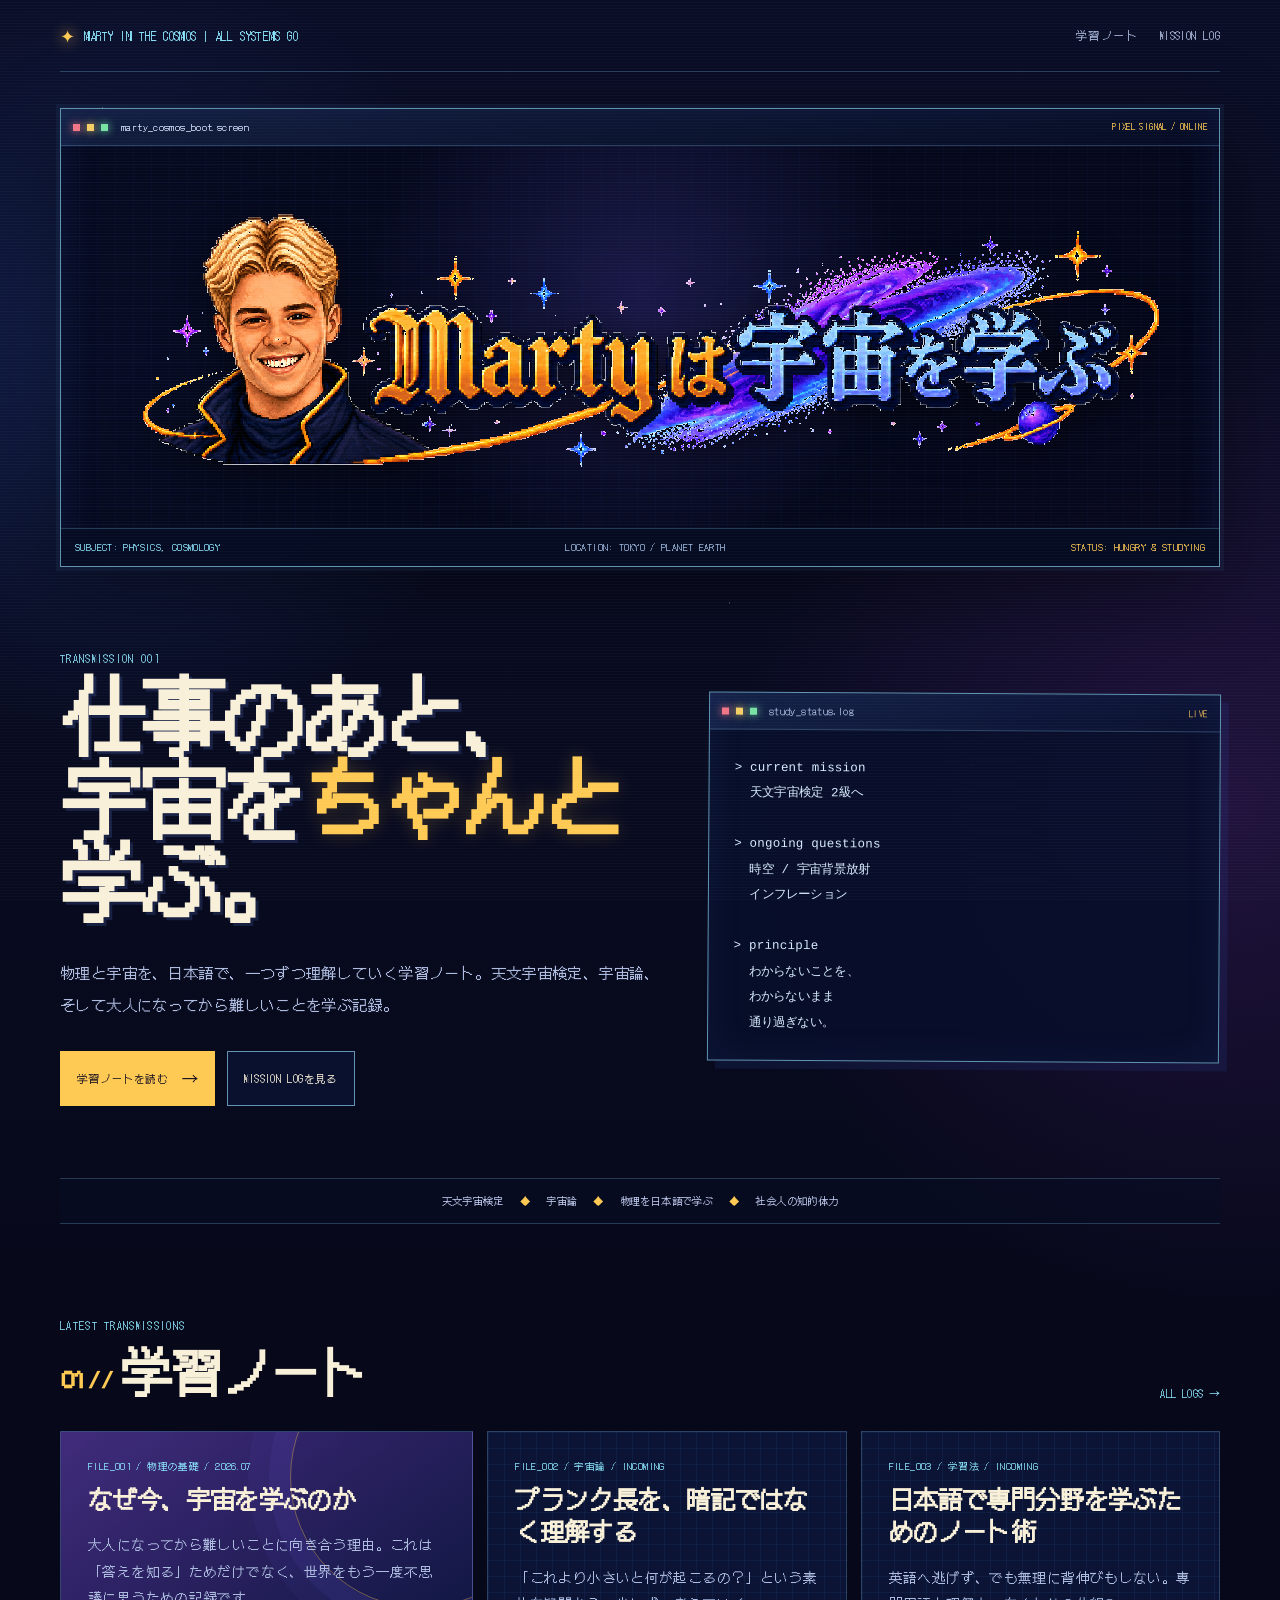
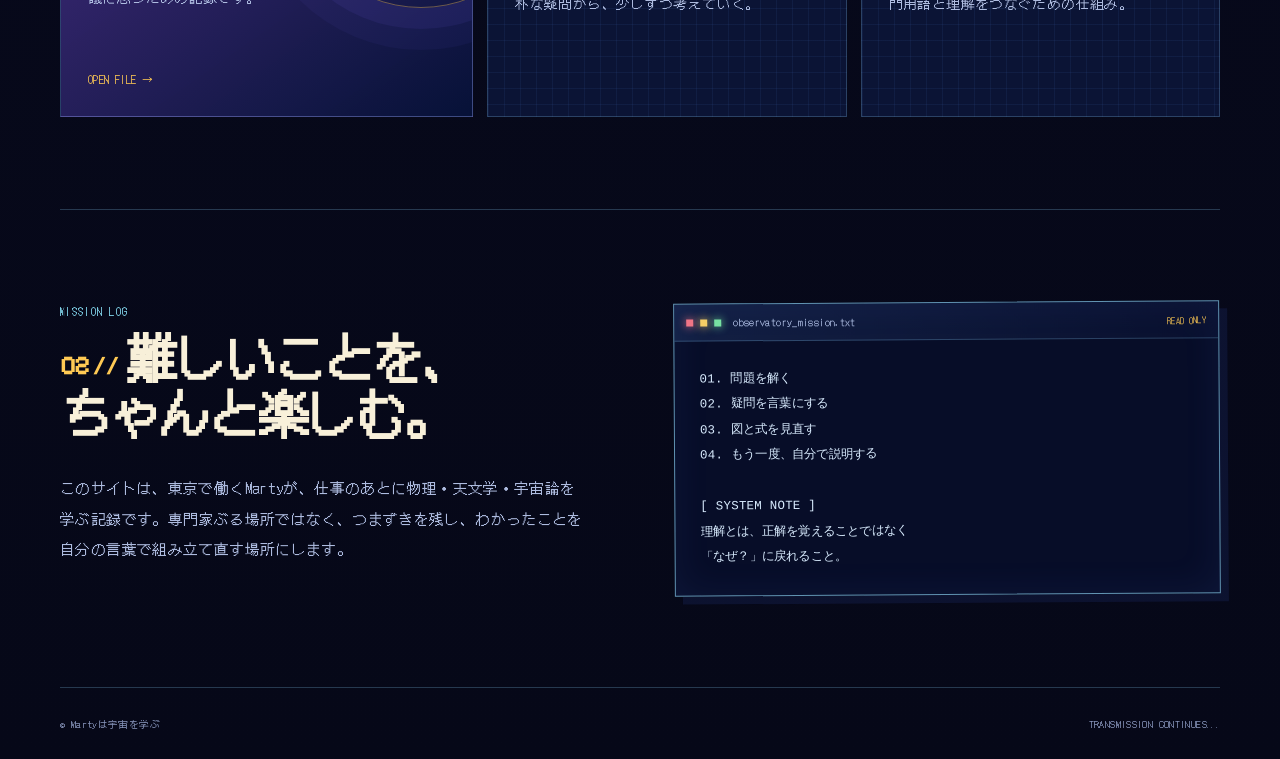
==== commit b24bb733: "Update header and banner information in index.html" ====
--- a/index.html
+++ b/index.html
@@ -16,7 +16,7 @@
   <header class="site-header">
     <a class="brand" href="index.html" aria-label="Martyは宇宙を学ぶ ホーム">
       <span class="brand-mark">✦</span>
-      <span>SYSTEM / MARTY COSMOS</span>
+      <span>MARTY IN THE COSMOS | ALL SYSTEMS GO</span>
     </a>
     <nav aria-label="サイトメニュー">
       <a href="#study-notes">学習ノート</a>
@@ -39,9 +39,9 @@
       </div>
 
       <div class="banner-readout">
-        <span>SUBJECT: AFTER-WORK PHYSICS</span>
-        <span>LOCATION: TOKYO / EARTH</span>
-        <span>STATUS: LEARNING IN PROGRESS</span>
+        <span>SUBJECT: PHYSICS, COSMOLOGY</span>
+        <span>LOCATION: TOKYO / PLANET EARTH</span>
+        <span>STATUS: HUNGRY & STUDYING</span>
       </div>
     </section>
 
--- a/styles.css
+++ b/styles.css
@@ -85,10 +85,7 @@
     linear-gradient(rgba(29, 56, 130, .08) 1px, transparent 1px) 0 0 / 18px 18px,
     radial-gradient(circle at 50% 40%, rgba(71, 61, 167, .32), transparent 44%);
 }
-.banner-display:before {
-  content: ""; position: absolute; inset: 0; pointer-events: none; opacity: .75;
-  background: linear-gradient(90deg, transparent 0 6%, rgba(136, 234, 255, .1) 6.1% 6.3%, transparent 6.4% 100%);
-}
+
 .banner-display img {
   position: relative; z-index: 1; width: min(100%, 1050px); height: auto; display: block;
   image-rendering: pixelated; filter: drop-shadow(0 9px 17px rgba(0, 0, 0, .48));
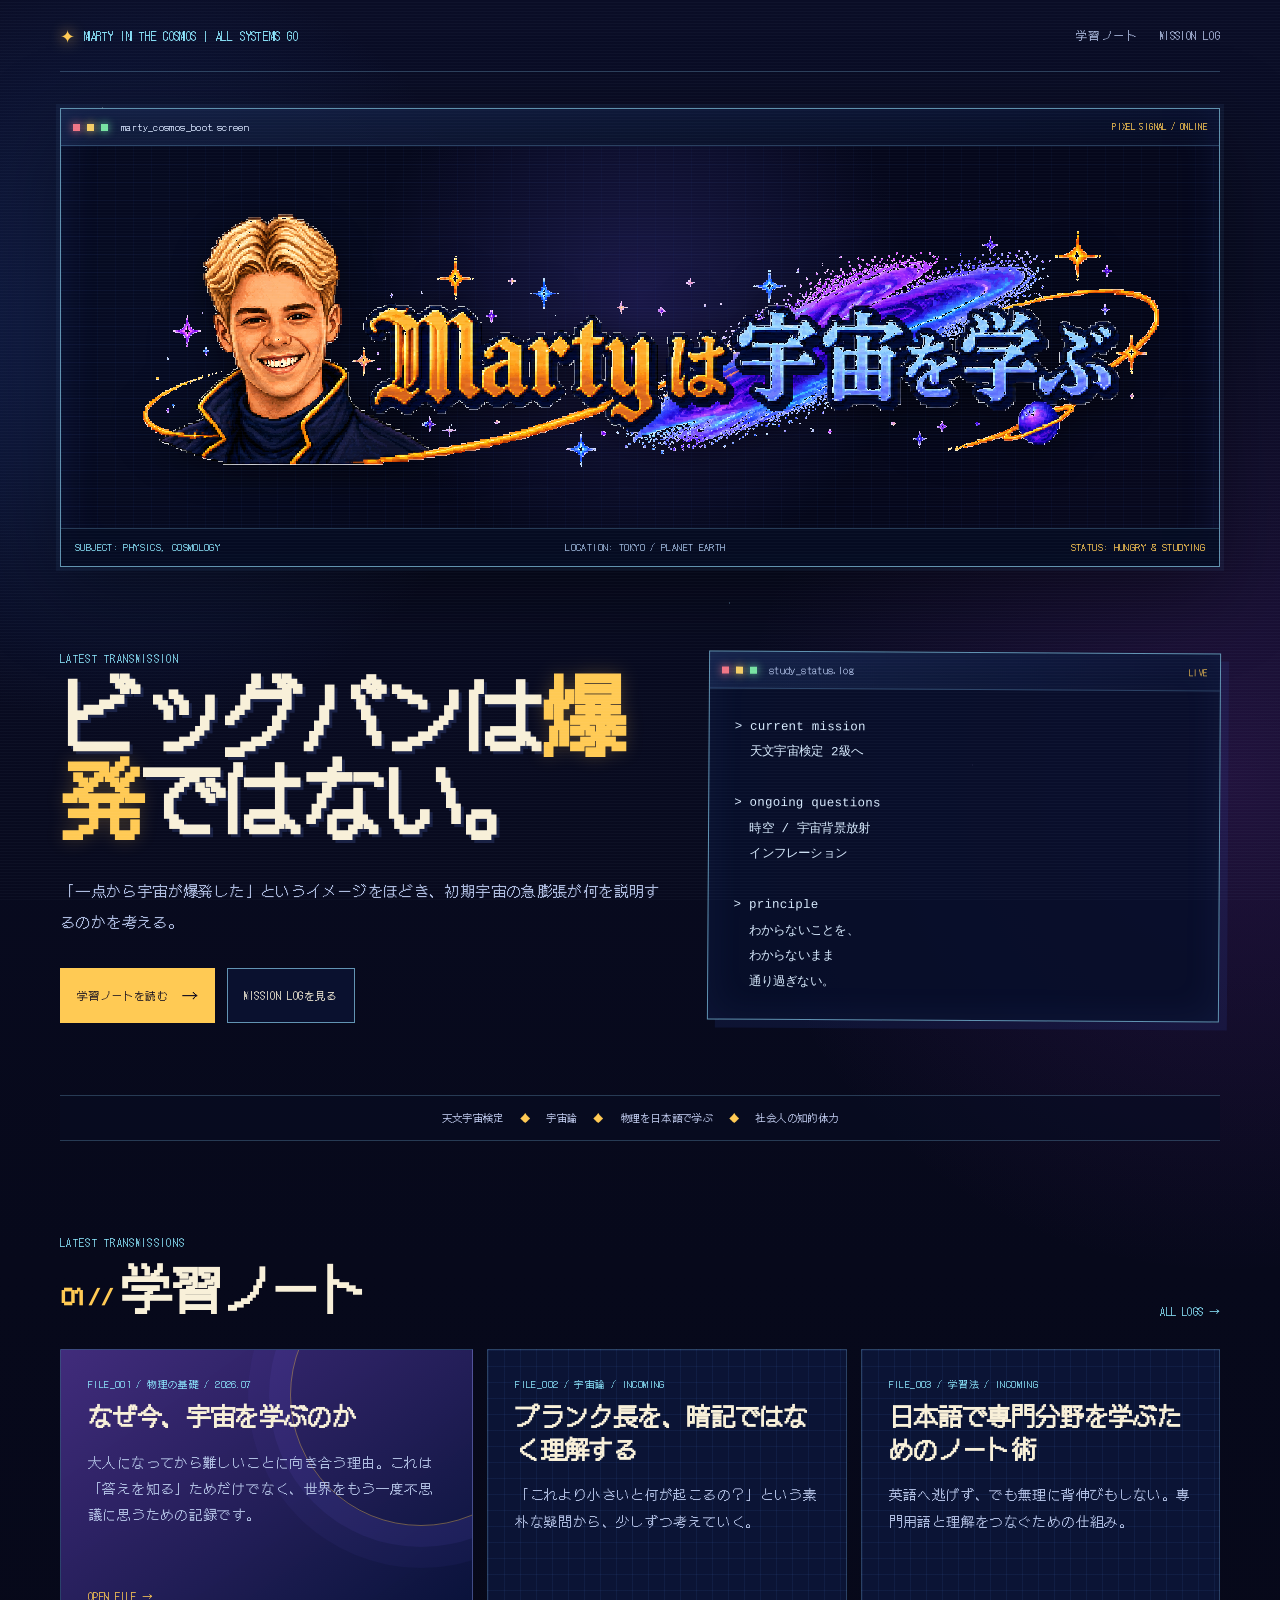
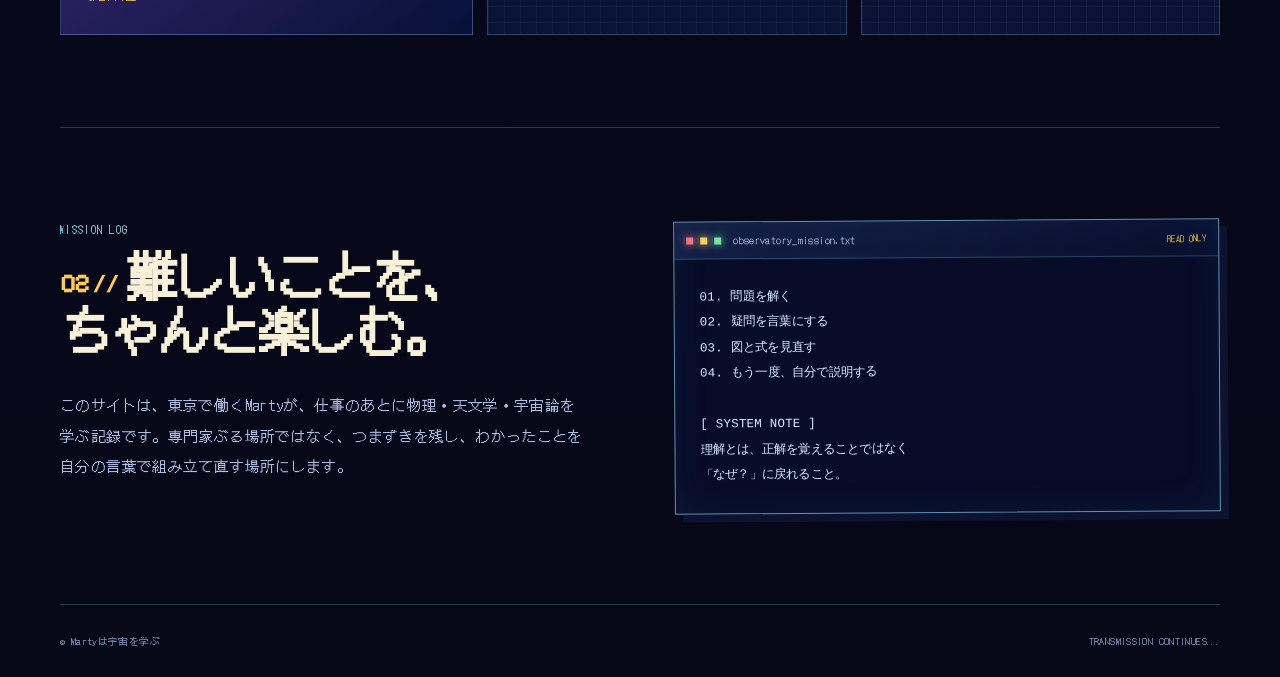
==== commit e4b41f13: "Update index.html" ====
--- a/index.html
+++ b/index.html
@@ -47,9 +47,9 @@
 
     <section class="intro-grid">
       <div class="intro-copy">
-        <p class="eyebrow">TRANSMISSION 001</p>
-        <h1>仕事のあと、<br>宇宙を<span>ちゃんと</span>学ぶ。</h1>
-        <p class="lede">物理と宇宙を、日本語で、一つずつ理解していく学習ノート。天文宇宙検定、宇宙論、そして大人になってから難しいことを学ぶ記録。</p>
+        <p class="eyebrow">LATEST TRANSMISSION</p>
+        <h1>ビッグバンは<span>爆発</span>ではない。</h1>
+        <p class="lede">「一点から宇宙が爆発した」というイメージをほどき、初期宇宙の急膨張が何を説明するのかを考える。</p>
         <div class="hero-actions">
           <a class="button primary" href="#study-notes">学習ノートを読む <span>→</span></a>
           <a class="button quiet" href="#about">MISSION LOGを見る</a>
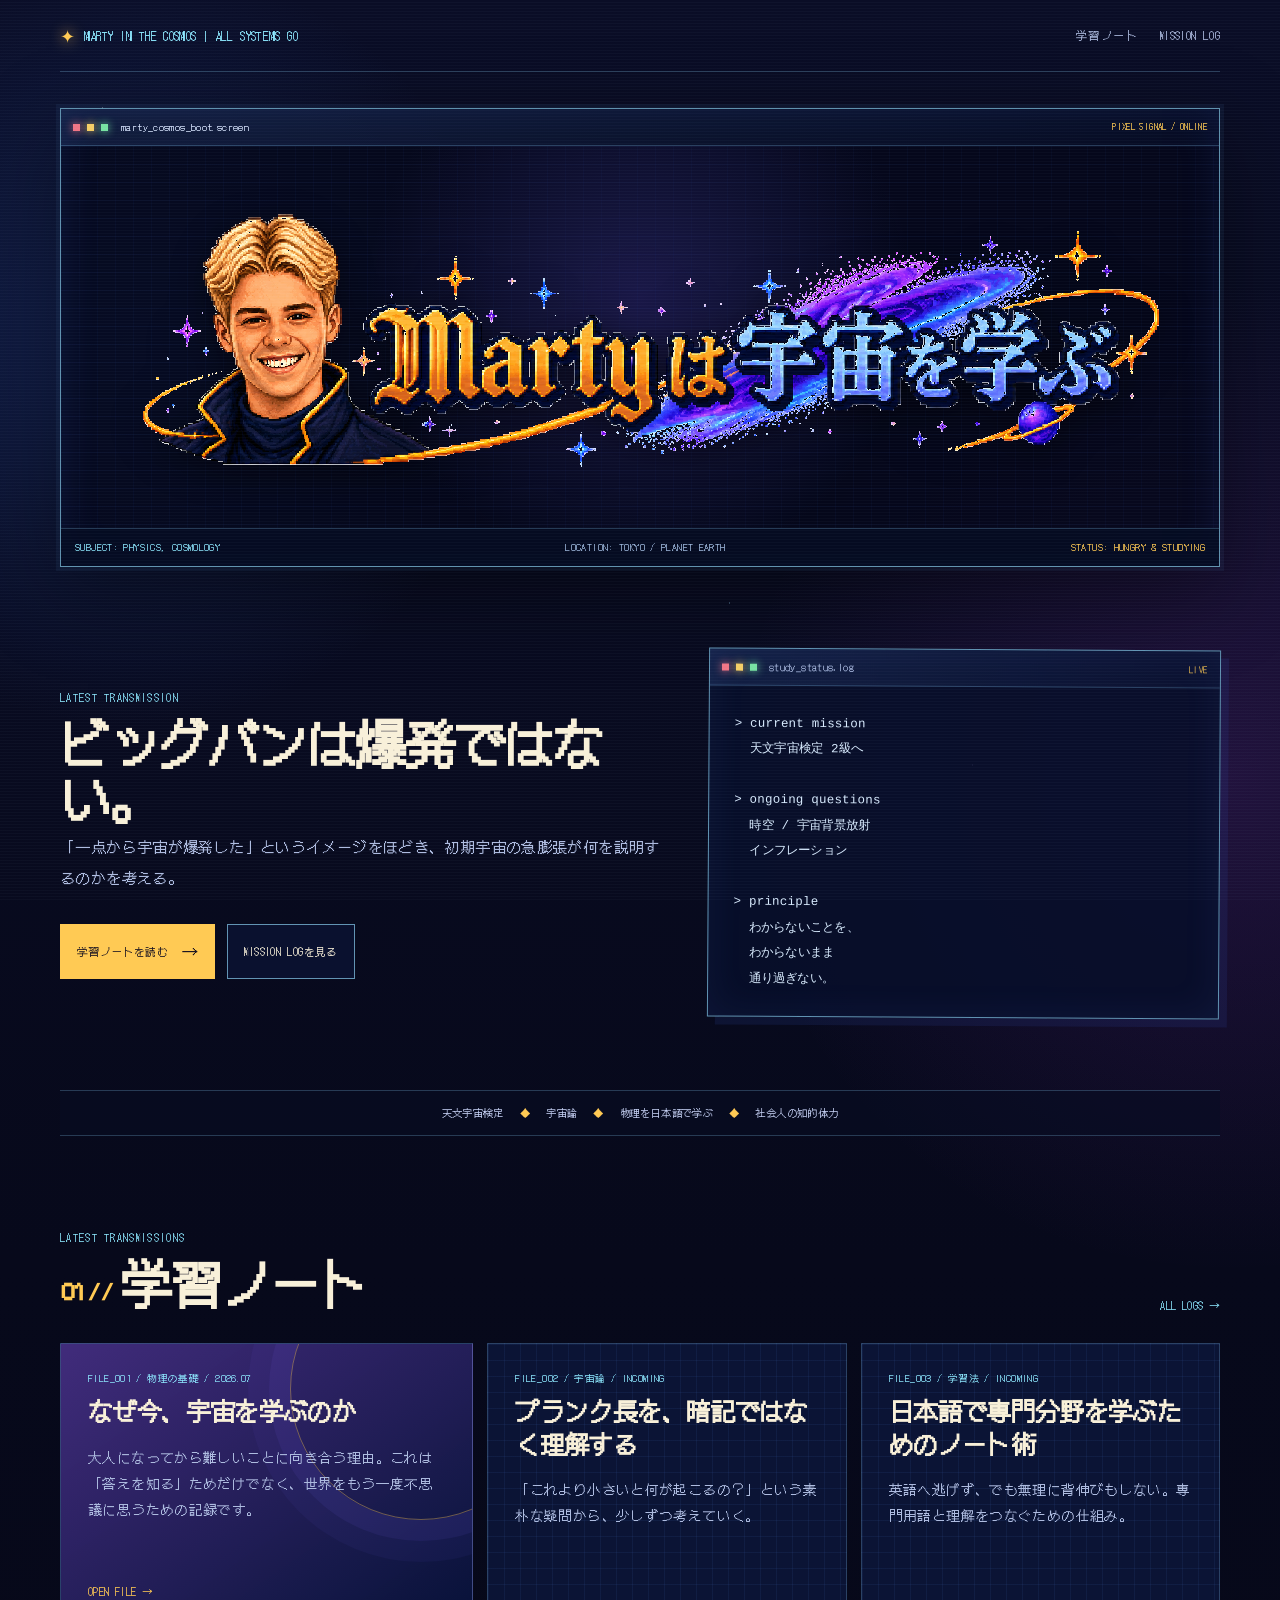
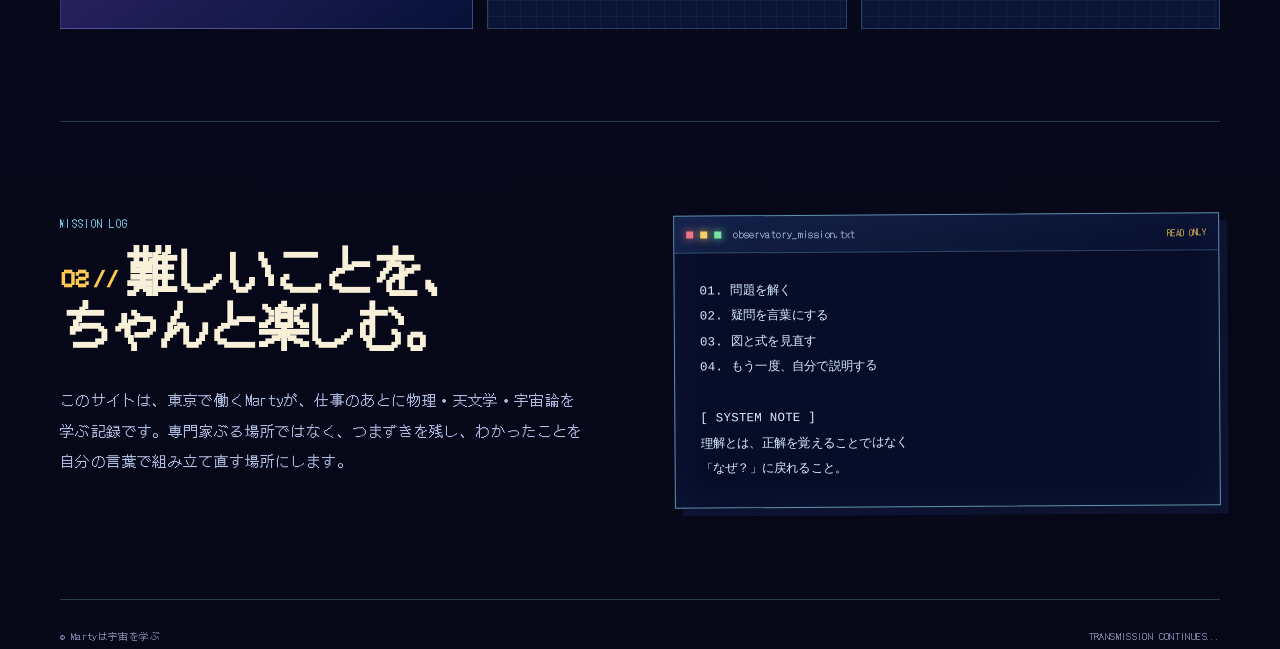
==== commit 31724153: "Update index.html" ====
--- a/index.html
+++ b/index.html
@@ -48,7 +48,7 @@
     <section class="intro-grid">
       <div class="intro-copy">
         <p class="eyebrow">LATEST TRANSMISSION</p>
-        <h1>ビッグバンは<span>爆発</span>ではない。</h1>
+        <h2>ビッグバンは<span>爆発</span>ではない。</h2>
         <p class="lede">「一点から宇宙が爆発した」というイメージをほどき、初期宇宙の急膨張が何を説明するのかを考える。</p>
         <div class="hero-actions">
           <a class="button primary" href="#study-notes">学習ノートを読む <span>→</span></a>
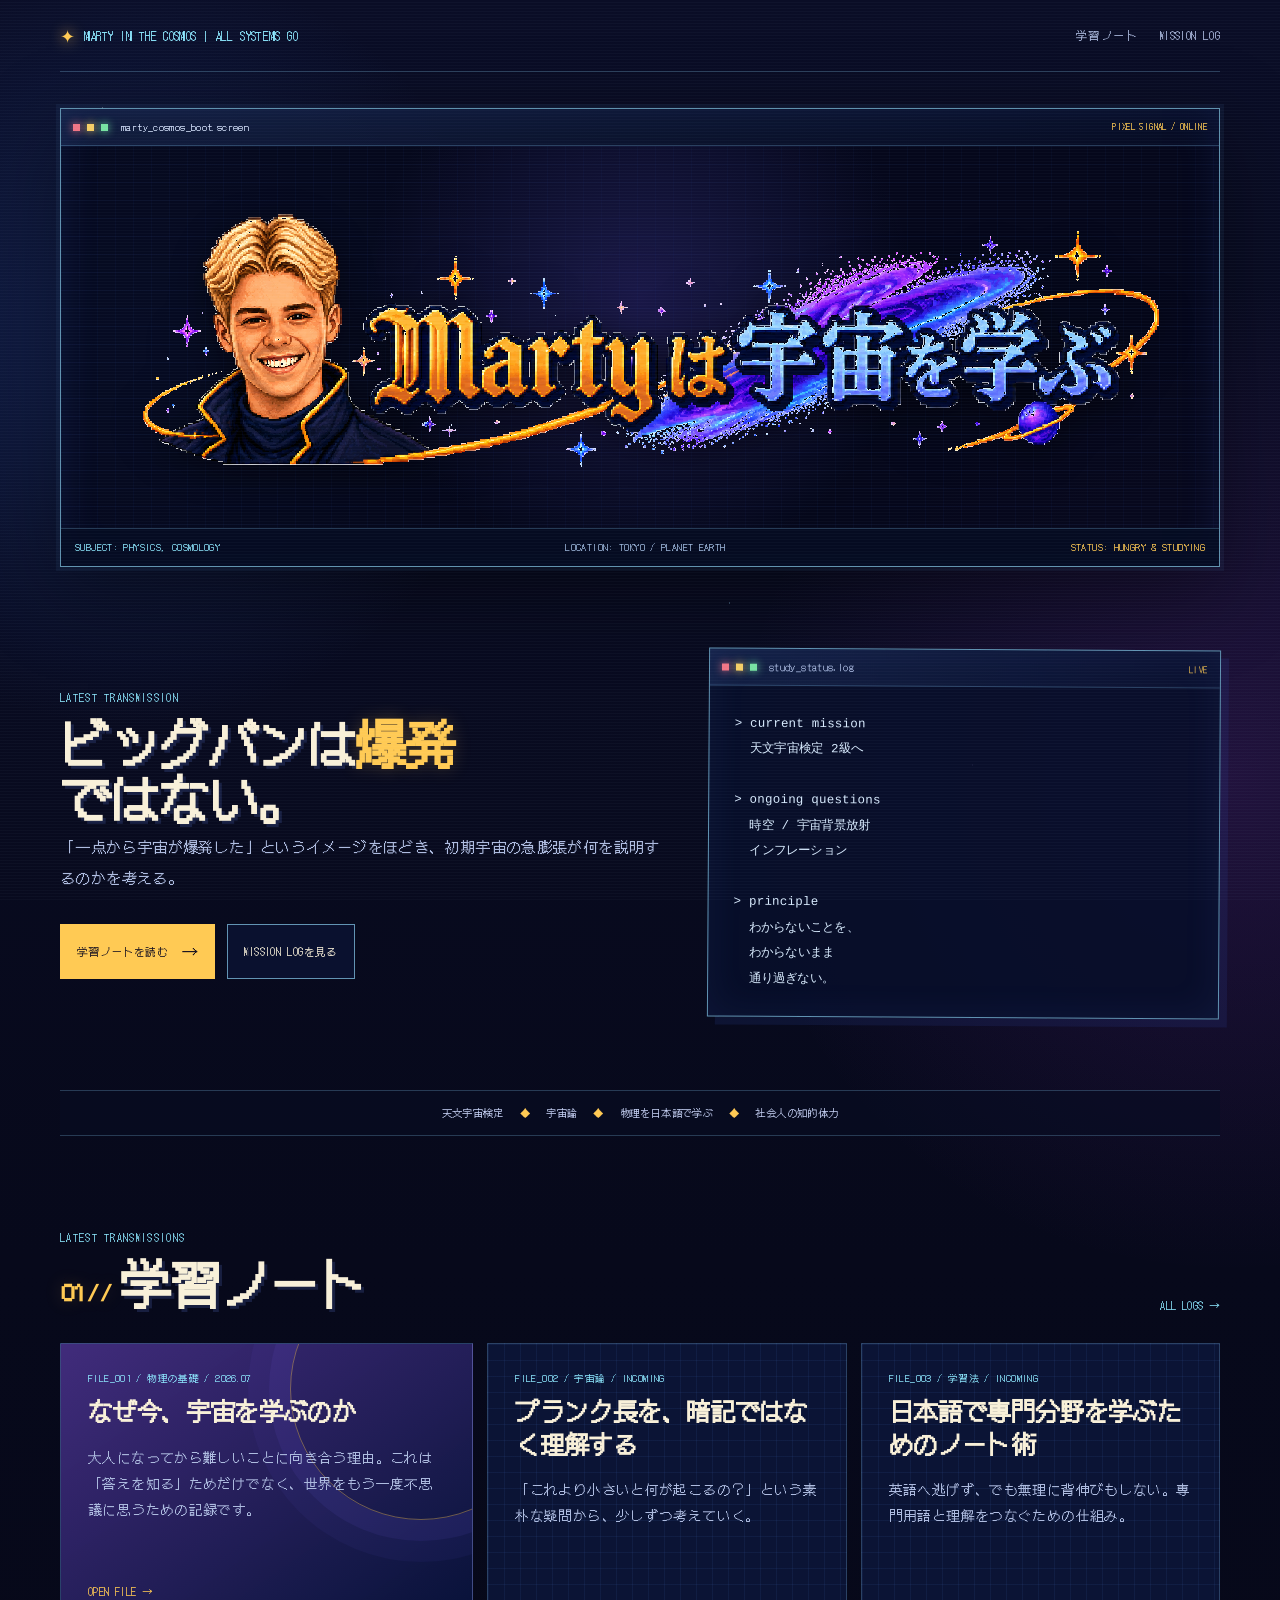
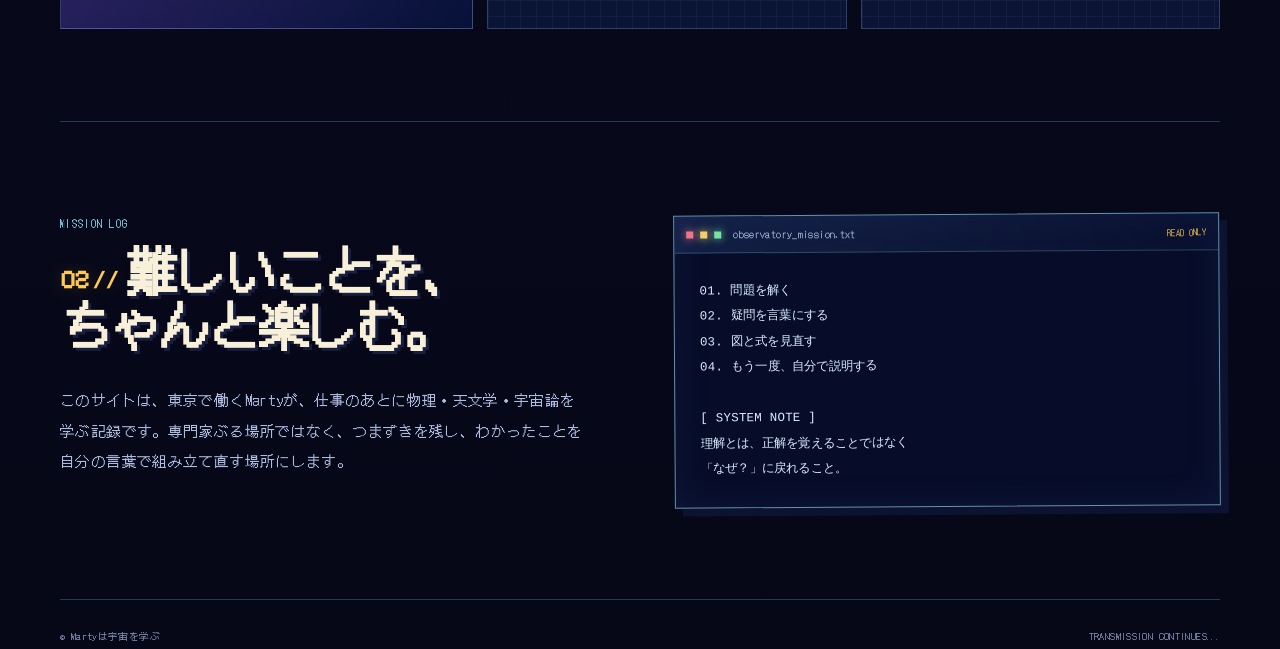
==== commit d9e57079: "Update index.html" ====
--- a/index.html
+++ b/index.html
@@ -48,7 +48,7 @@
     <section class="intro-grid">
       <div class="intro-copy">
         <p class="eyebrow">LATEST TRANSMISSION</p>
-        <h2>ビッグバンは<span>爆発</span>ではない。</h2>
+        <h2>ビッグバンは<span>爆発</span><br>ではない。</h2>
         <p class="lede">「一点から宇宙が爆発した」というイメージをほどき、初期宇宙の急膨張が何を説明するのかを考える。</p>
         <div class="hero-actions">
           <a class="button primary" href="#study-notes">学習ノートを読む <span>→</span></a>
--- a/styles.css
+++ b/styles.css
@@ -103,12 +103,12 @@
 }
 .eyebrow { margin: 0 0 13px; color: var(--blue); font-size: .68rem; letter-spacing: .12em; }
 h1, h2, h3, p { margin-top: 0; }
-h1 {
+h2 {
   font-family: var(--display); font-size: clamp(3.15rem, 6.6vw, 6.7rem); line-height: .98;
   letter-spacing: -.045em; margin-bottom: 28px; font-weight: 600;
   text-shadow: 3px 3px 0 rgba(70, 89, 162, .28);
 }
-h1 span { color: var(--gold); text-shadow: 0 0 18px rgba(255, 198, 73, .22); }
+h2 span { color: var(--gold); text-shadow: 0 0 18px rgba(255, 198, 73, .22); }
 .lede { max-width: 43rem; color: var(--muted); font-size: .95rem; line-height: 2.05; }
 .hero-actions { display: flex; flex-wrap: wrap; gap: 12px; margin-top: 31px; }
 .button {
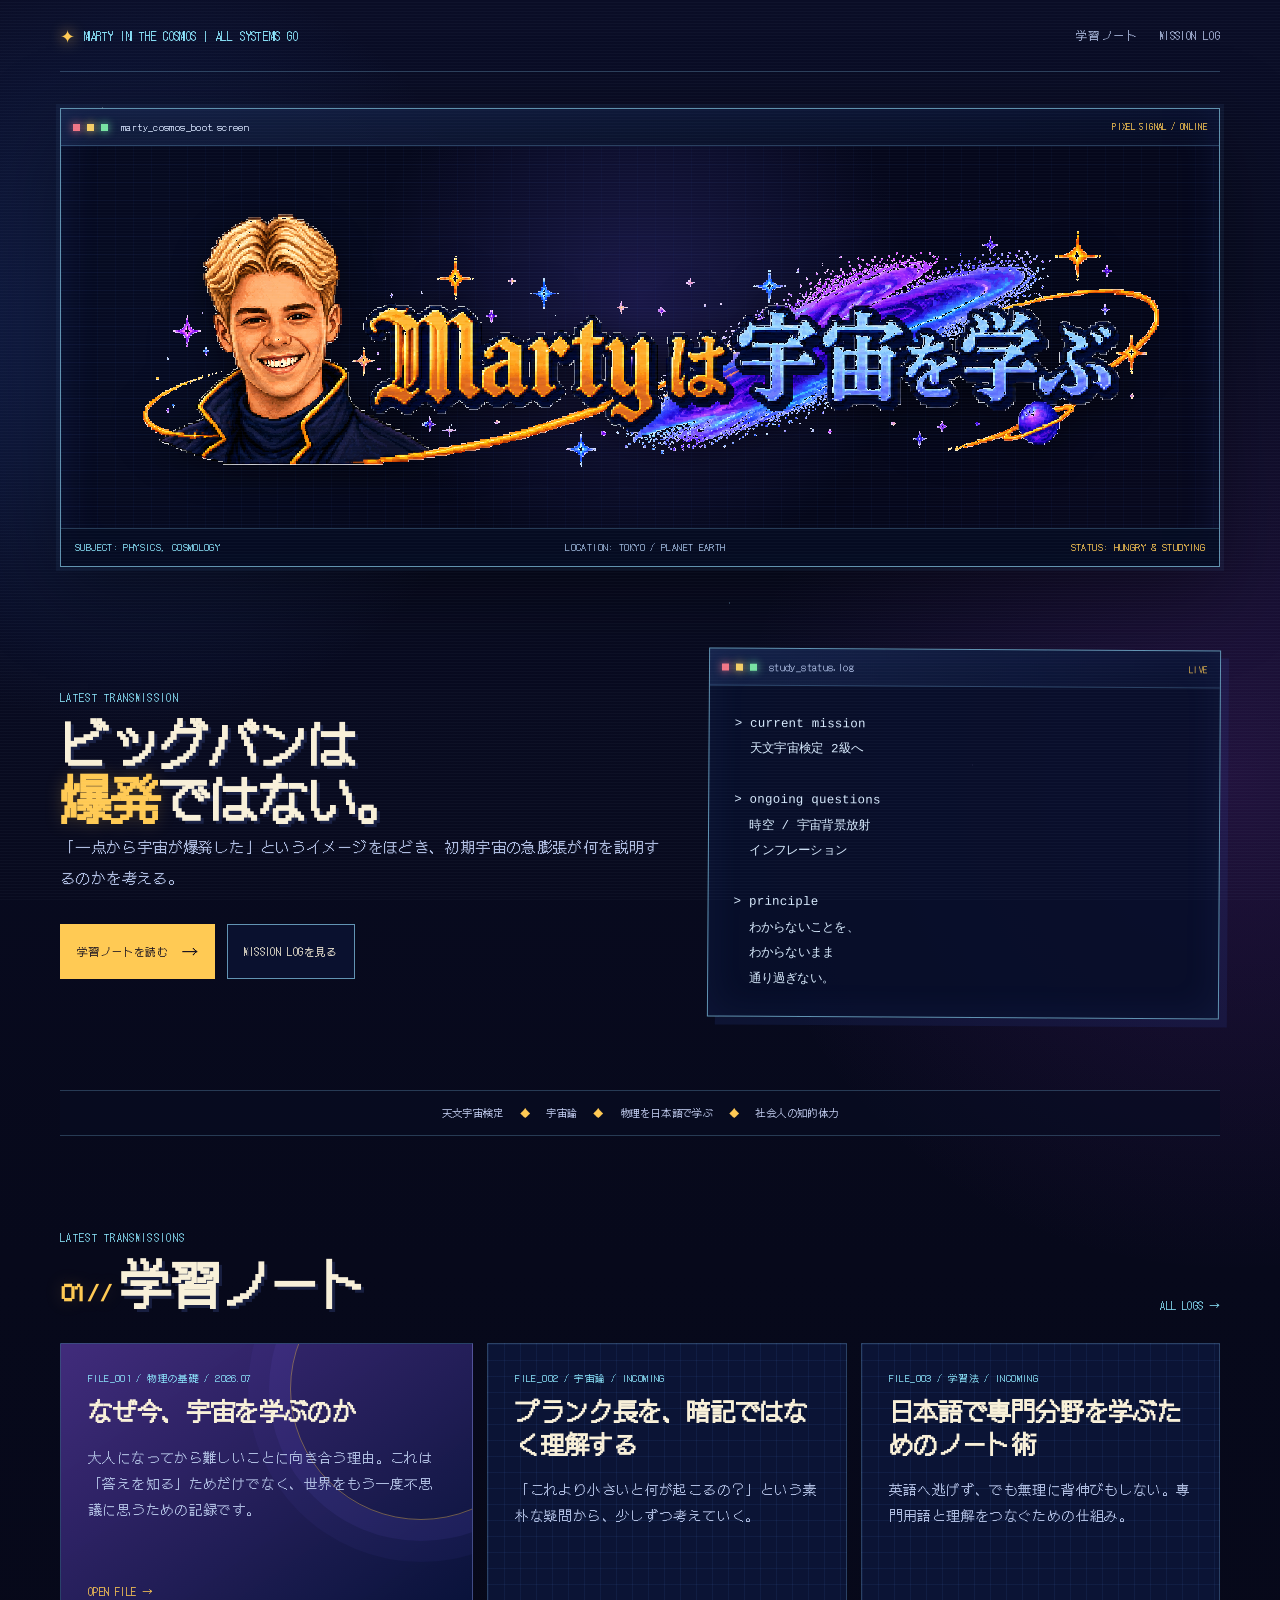
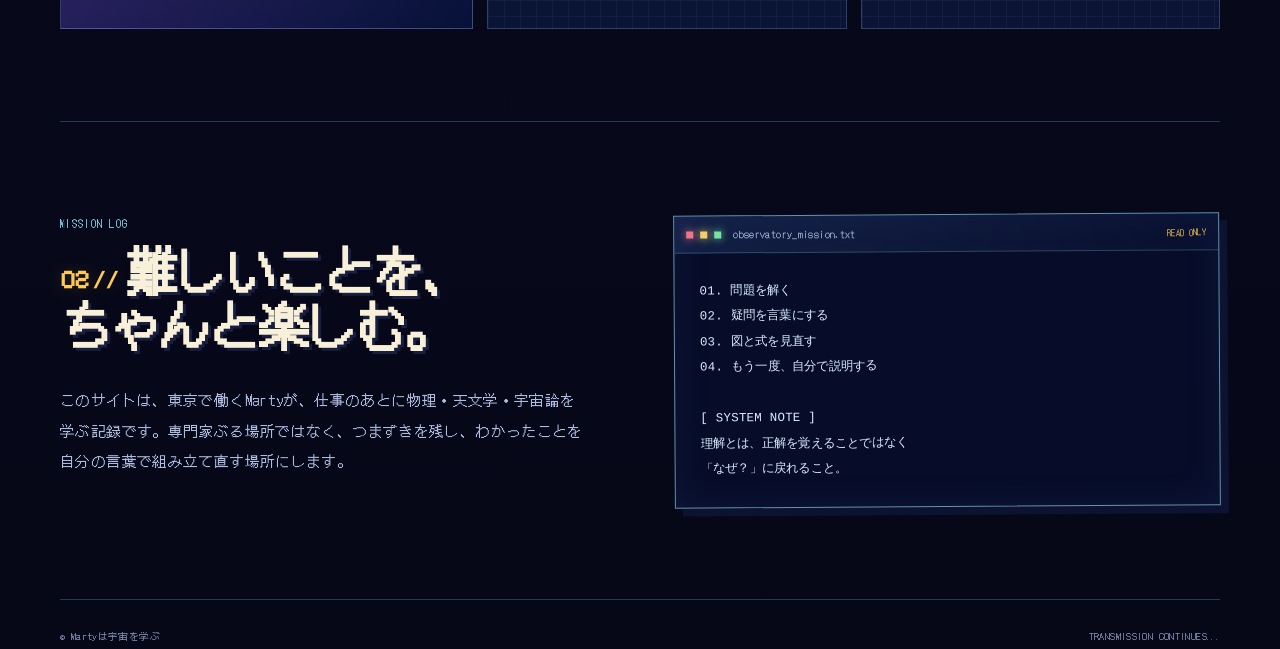
==== commit b93ee4ea: "Update index.html" ====
--- a/index.html
+++ b/index.html
@@ -48,7 +48,7 @@
     <section class="intro-grid">
       <div class="intro-copy">
         <p class="eyebrow">LATEST TRANSMISSION</p>
-        <h2>ビッグバンは<span>爆発</span><br>ではない。</h2>
+        <h2>ビッグバンは<br><span>爆発</span>ではない。</h2>
         <p class="lede">「一点から宇宙が爆発した」というイメージをほどき、初期宇宙の急膨張が何を説明するのかを考える。</p>
         <div class="hero-actions">
           <a class="button primary" href="#study-notes">学習ノートを読む <span>→</span></a>
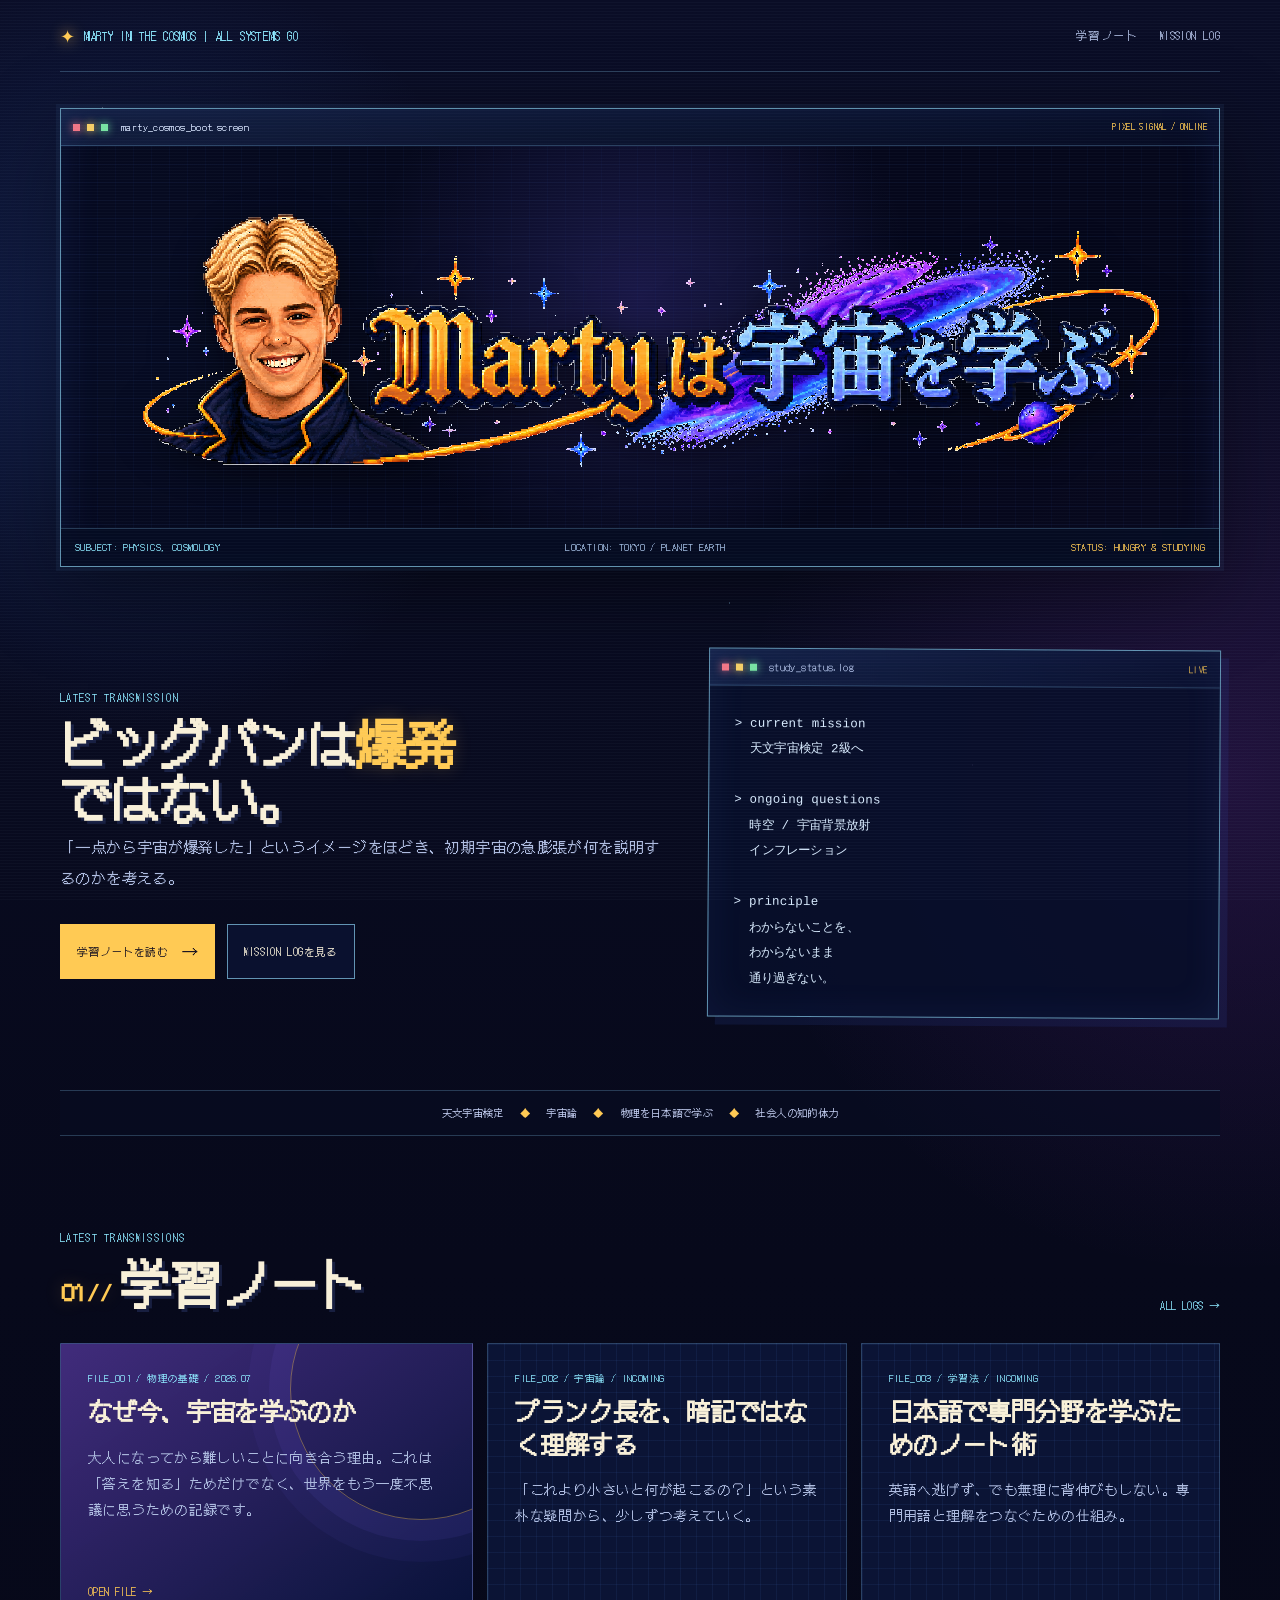
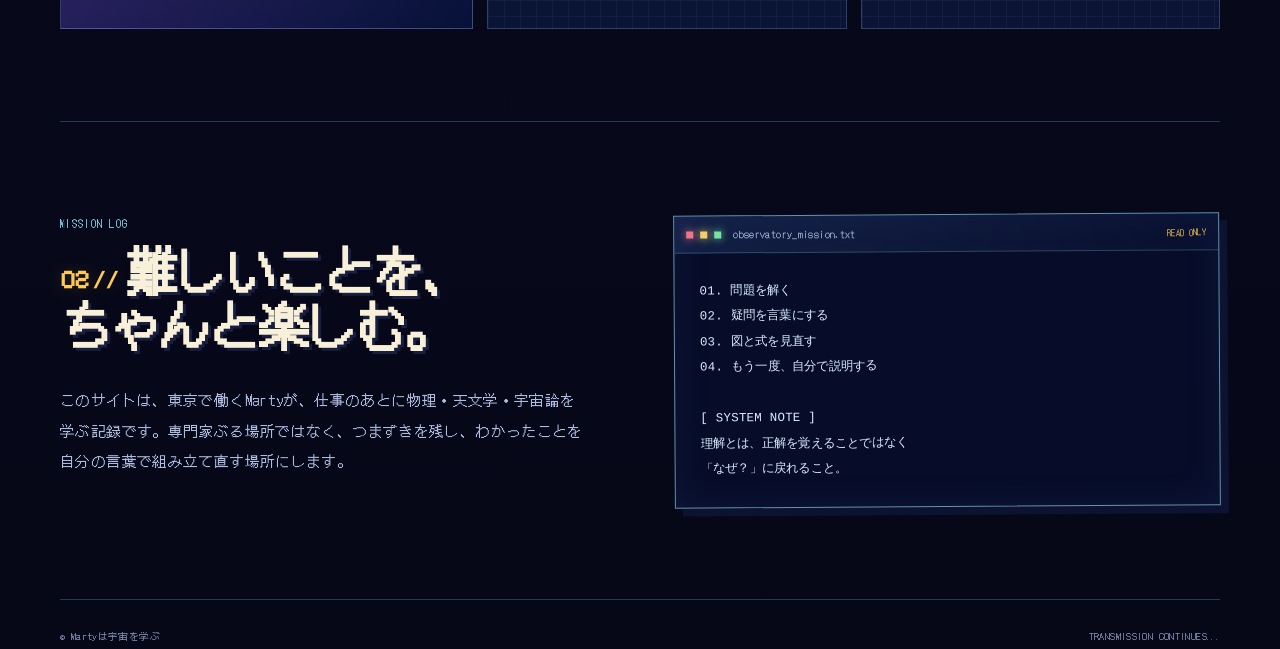
==== commit e9032fd2: "Fix line break position in Japanese heading" ====
--- a/index.html
+++ b/index.html
@@ -48,7 +48,7 @@
     <section class="intro-grid">
       <div class="intro-copy">
         <p class="eyebrow">LATEST TRANSMISSION</p>
-        <h2>ビッグバンは<br><span>爆発</span>ではない。</h2>
+        <h2>ビッグバンは<span>爆発</span><br>ではない。</h2>
         <p class="lede">「一点から宇宙が爆発した」というイメージをほどき、初期宇宙の急膨張が何を説明するのかを考える。</p>
         <div class="hero-actions">
           <a class="button primary" href="#study-notes">学習ノートを読む <span>→</span></a>
